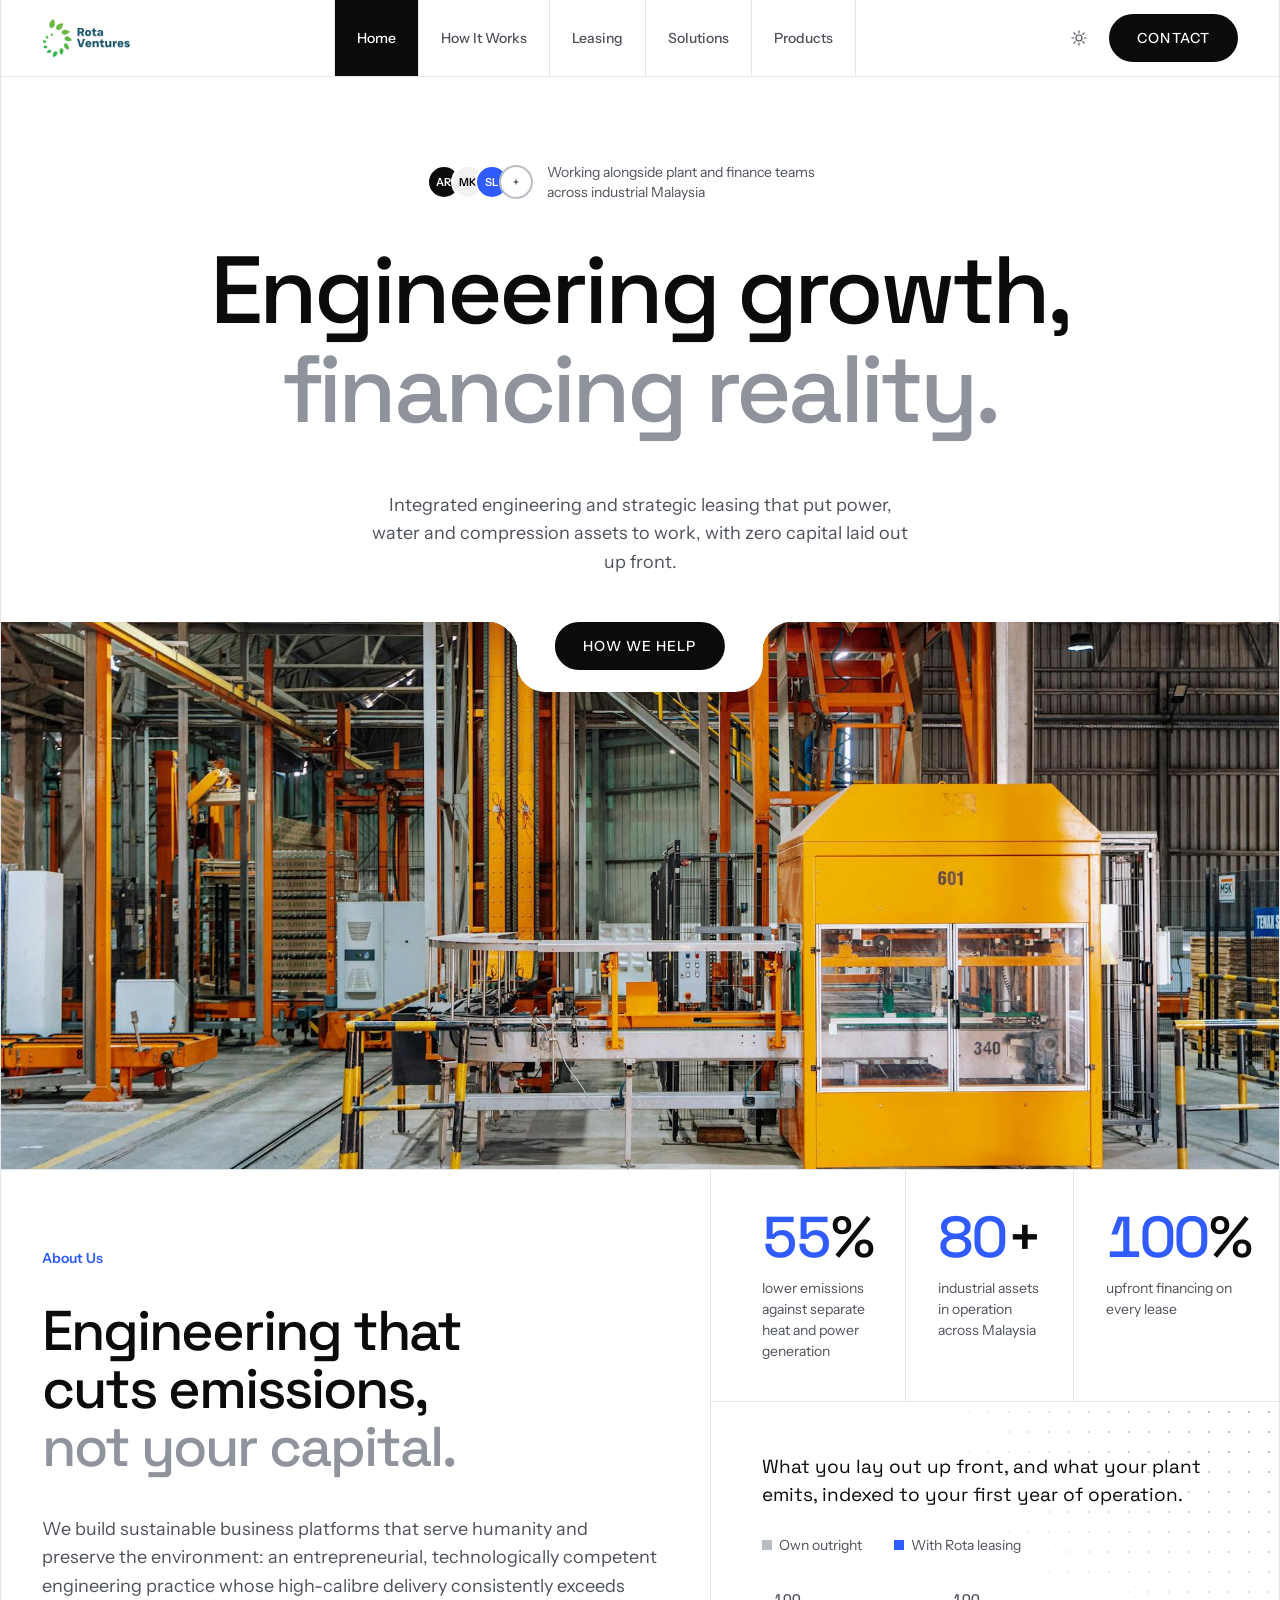
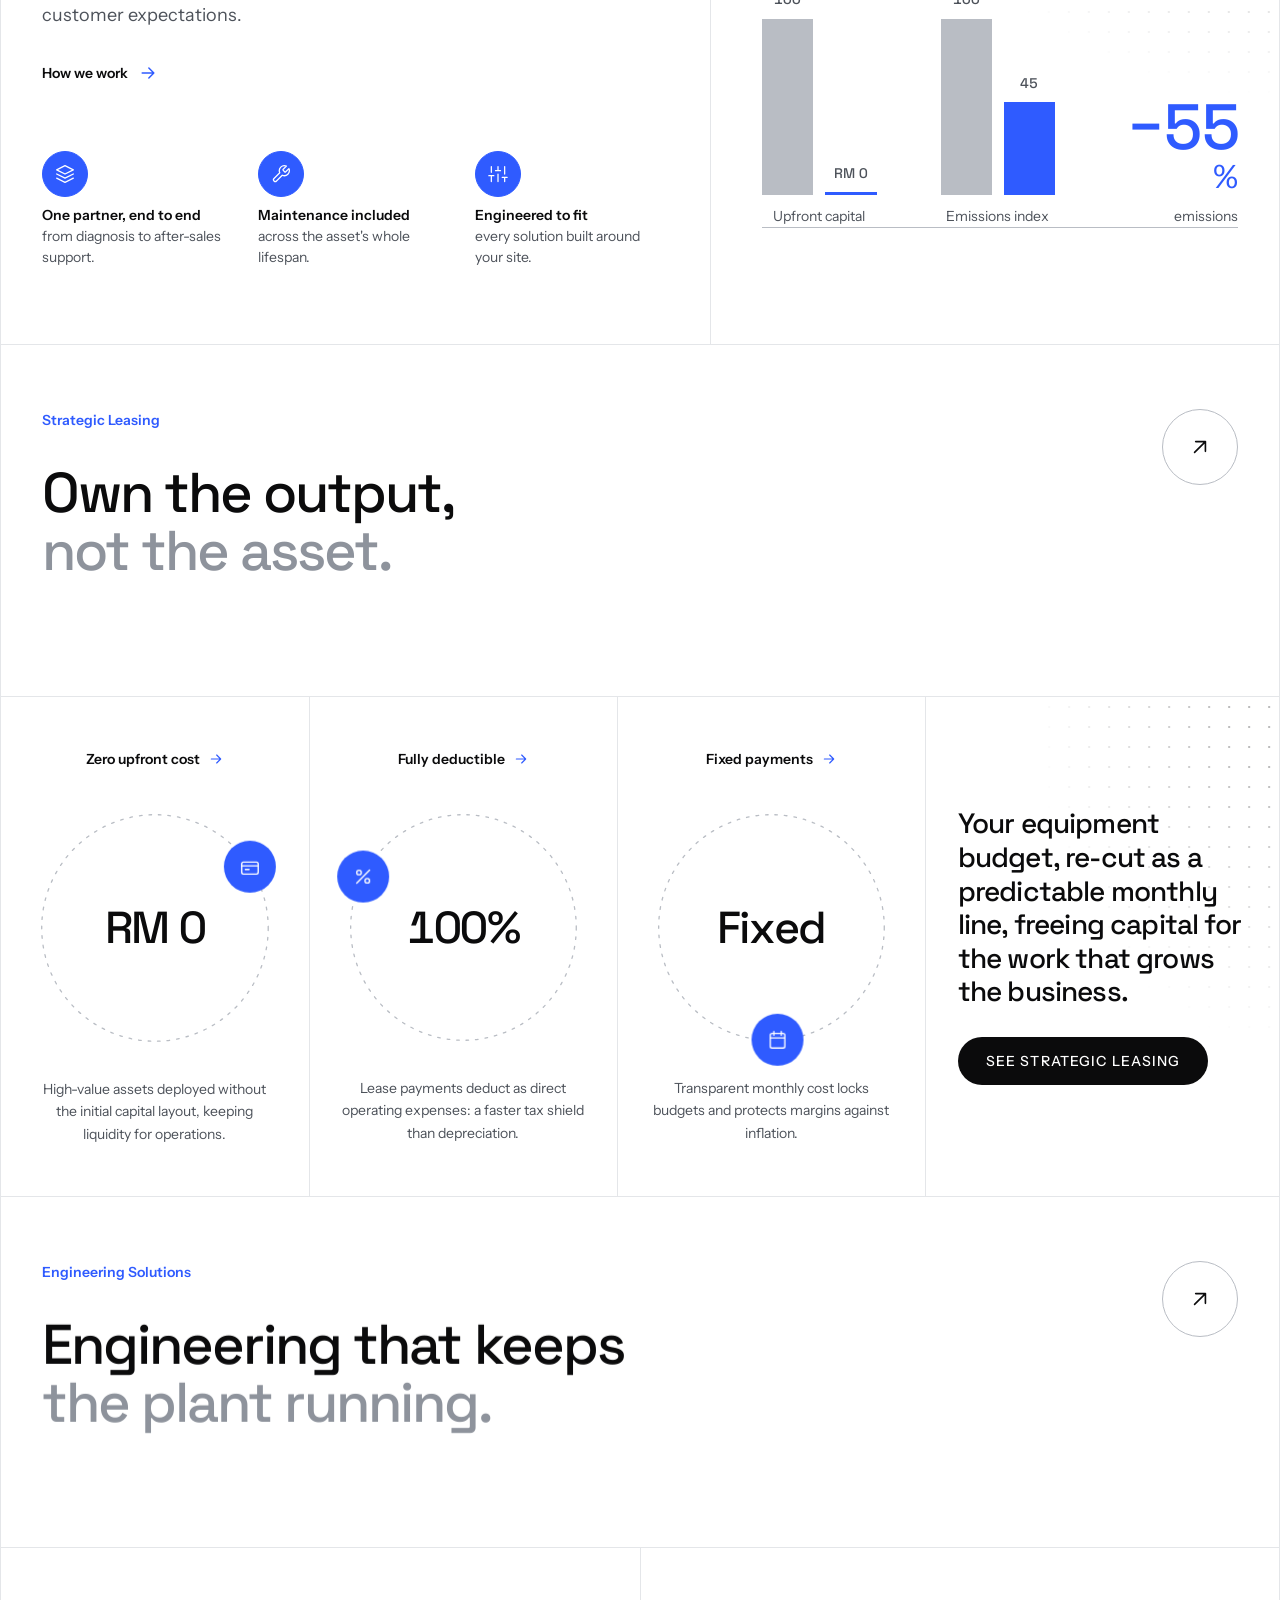
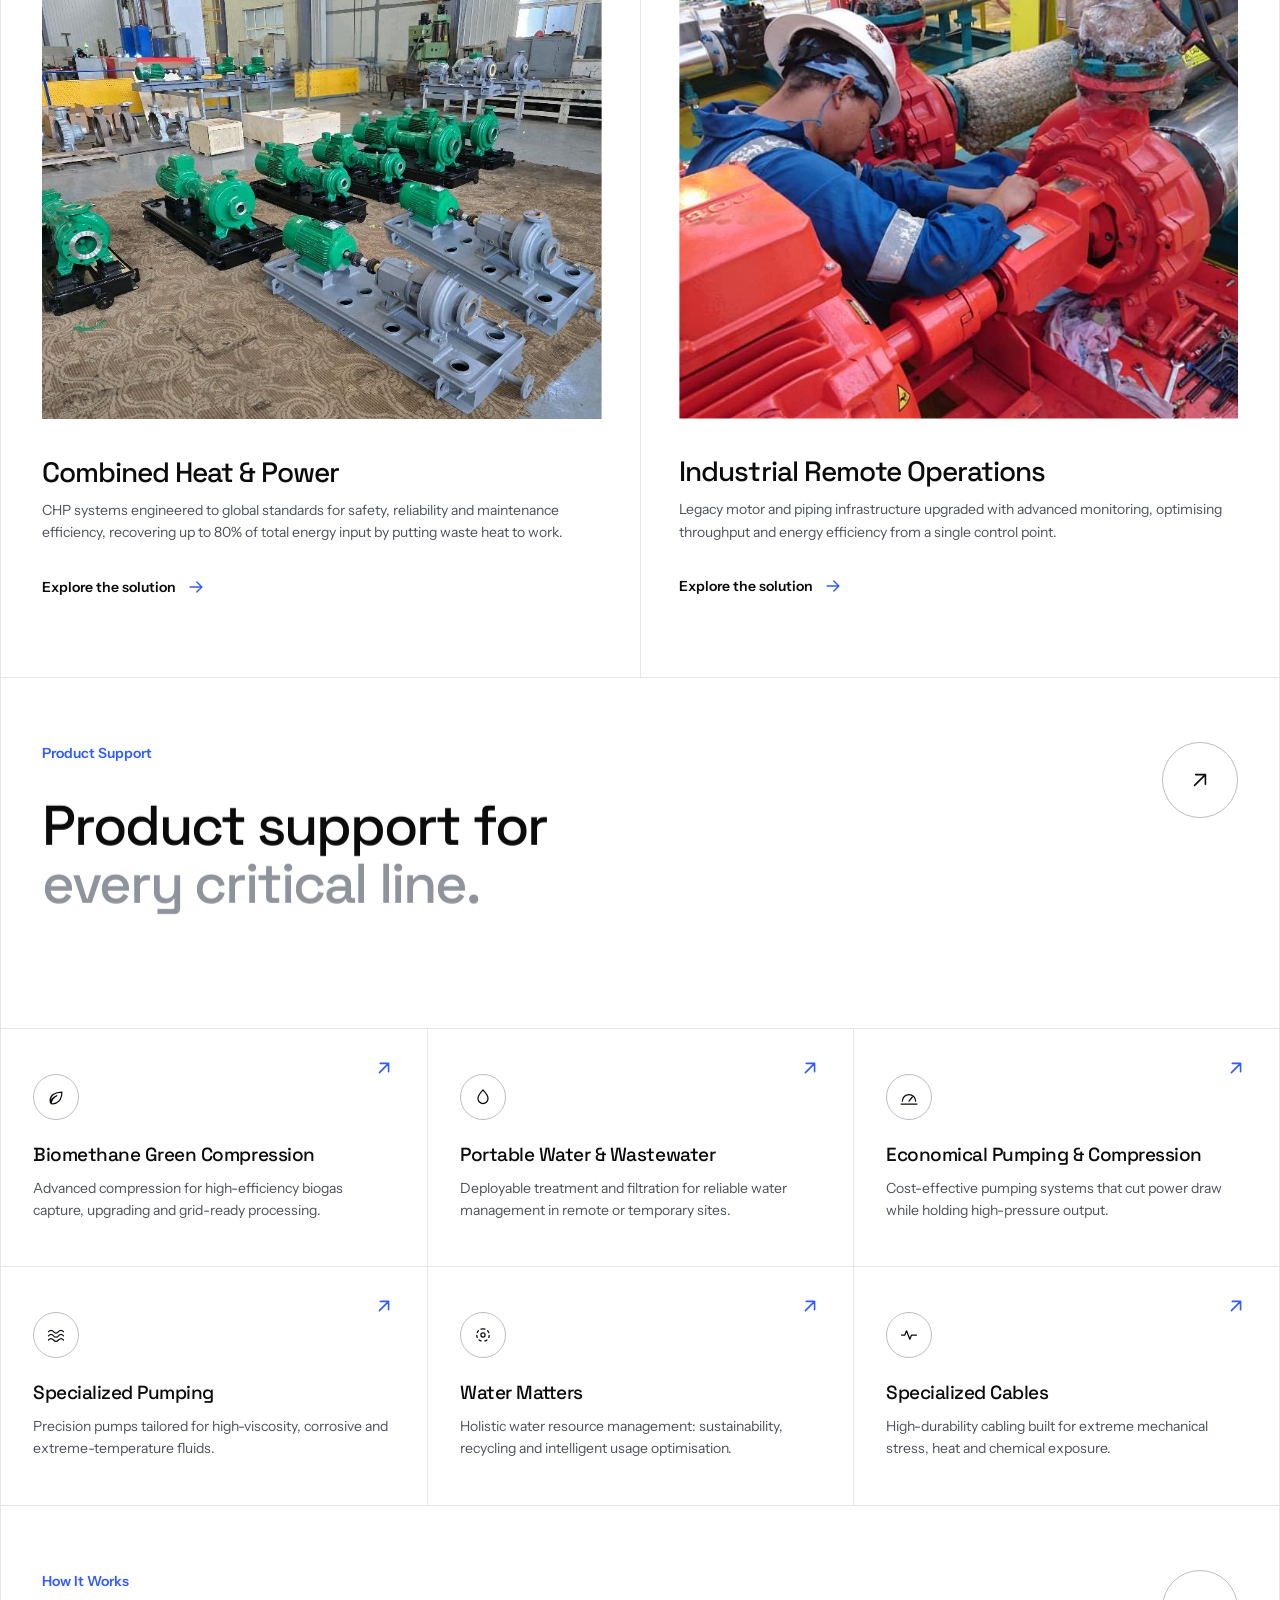
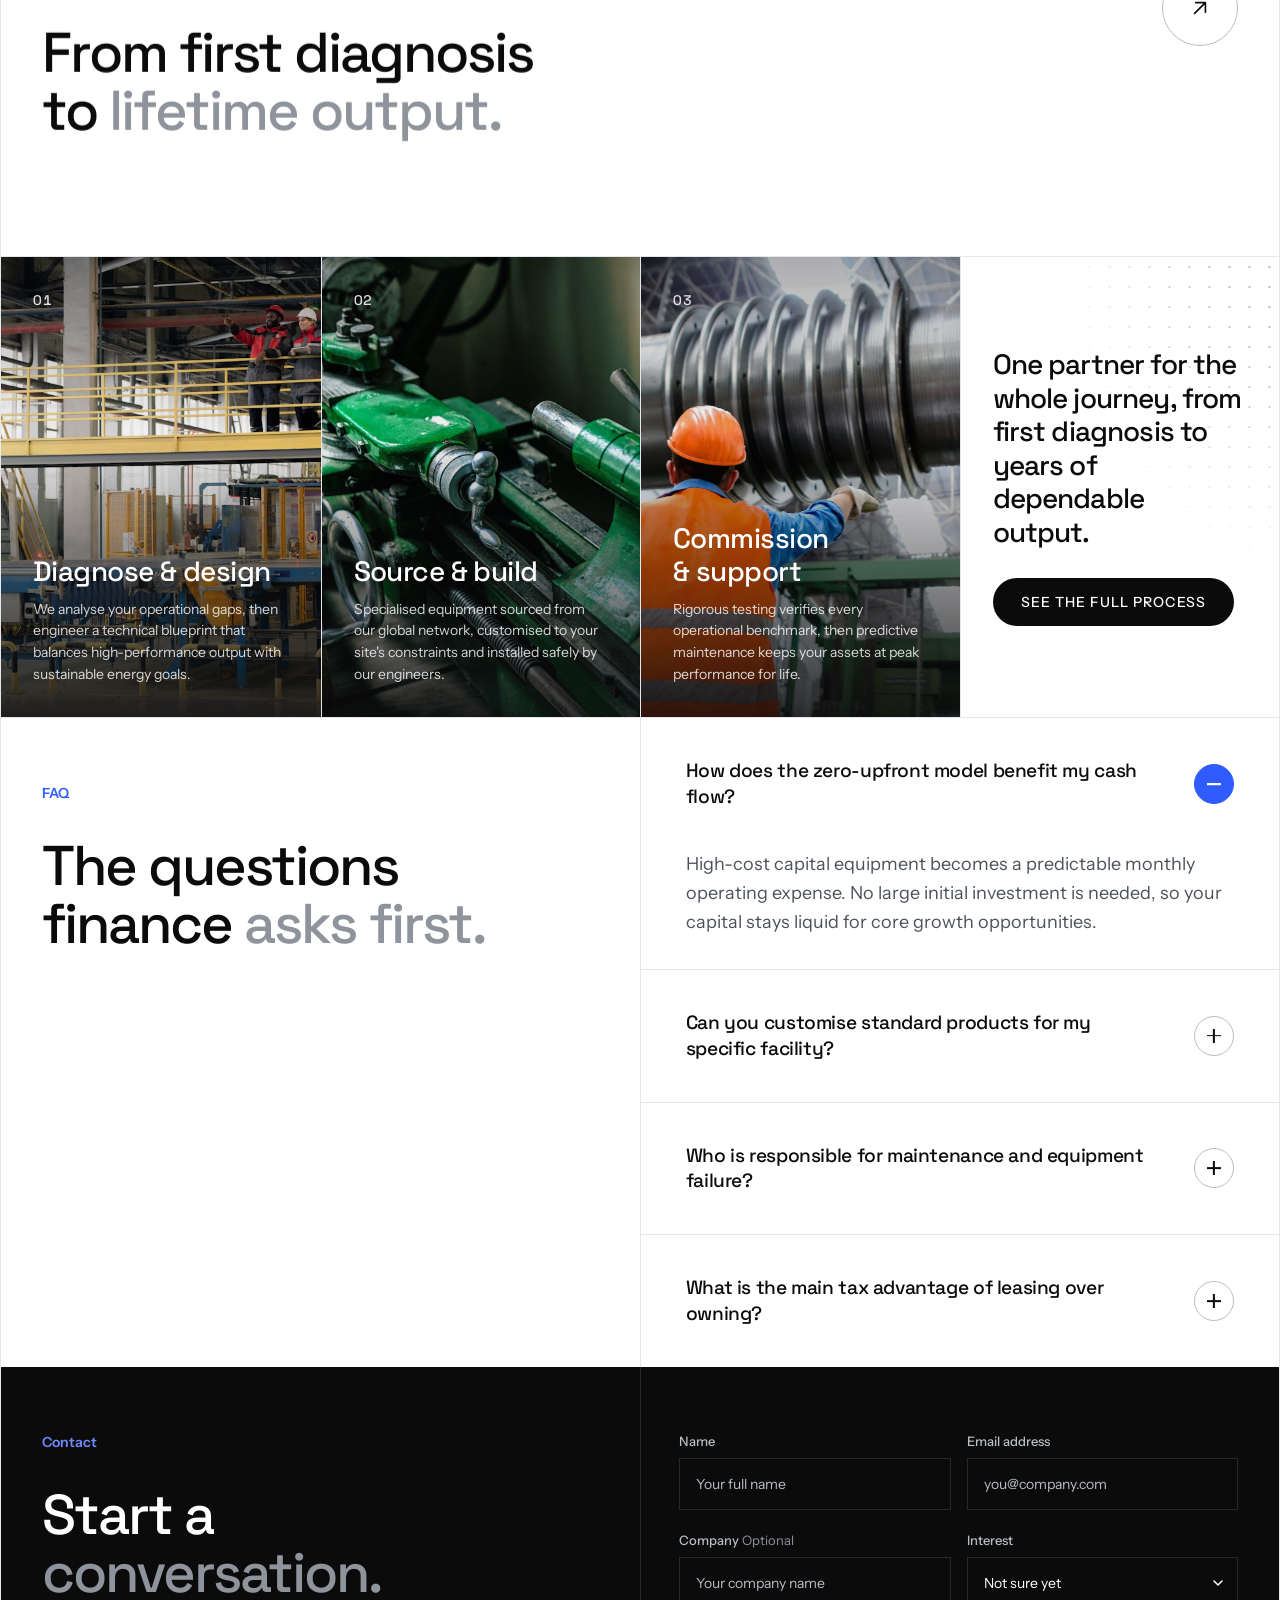
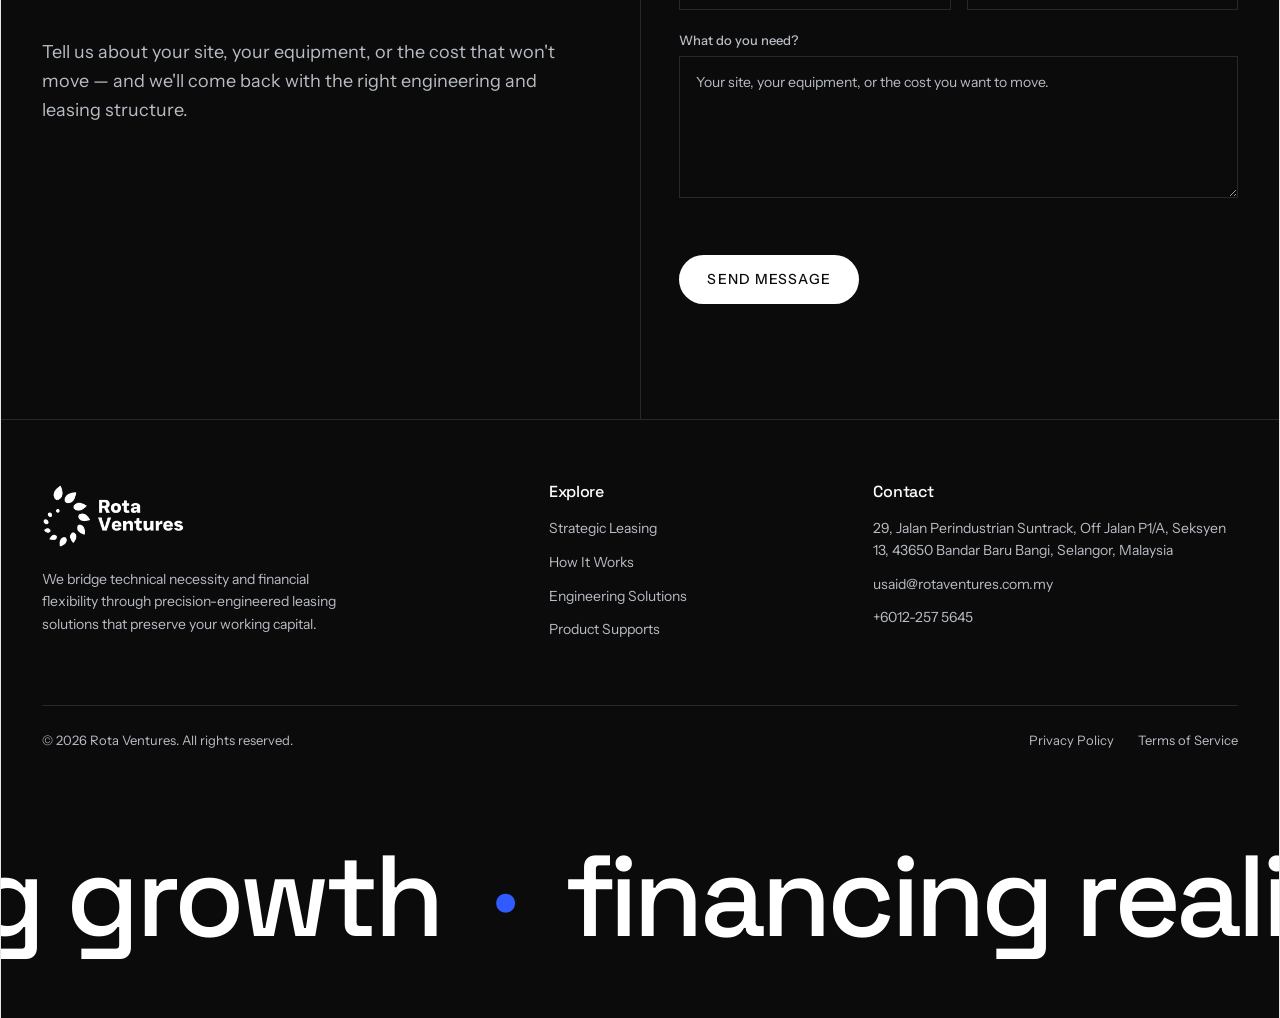
==== index.html @ 59db55a2 "Build Rota Ventures site: home redesign, contact section, product pages - Home page on the hairline-" ====
<!DOCTYPE html>
<html lang="en" data-theme="light">
<head>
  <meta charset="UTF-8">
  <meta name="viewport" content="width=device-width, initial-scale=1.0">
  <title>Rota Ventures — Engineering Growth, Financing Reality</title>
  <meta name="description" content="Scaling sustainable infrastructure through integrated engineering and zero-upfront capital solutions.">
  <meta name="color-scheme" content="light dark">
  <link rel="icon" type="image/png" href="assets/img/logo.png">
  <script>
    (function () {
      var d = document.documentElement;
      d.classList.add("js");
      try {
        var t = localStorage.getItem("rv-theme");
        if (!t) t = window.matchMedia("(prefers-color-scheme: dark)").matches ? "dark" : "light";
        d.setAttribute("data-theme", t);
      } catch (e) {}
    })();
  </script>
  <link rel="preconnect" href="https://fonts.googleapis.com">
  <link rel="preconnect" href="https://fonts.gstatic.com" crossorigin>
  <link href="https://fonts.googleapis.com/css2?family=Space+Grotesk:wght@500&family=Instrument+Sans:wght@400;500;600&display=swap" rel="stylesheet">
  <link rel="stylesheet" href="css/home.css">
</head>
<body>
  <a class="skip-link" href="#main">Skip to content</a>

  <header class="nav" id="top">
    <div class="nav-glass">
      <nav class="shell nav-inner" aria-label="Primary">
        <button class="burger" type="button" aria-expanded="false" aria-controls="mobile-menu" aria-label="Open menu">
          <span></span><span></span>
        </button>
        <a class="wordmark" href="index.html" aria-label="Rota Ventures home">
          <img src="assets/img/logo.png" alt="Rota Ventures" width="160" height="40">
        </a>
        <div class="nav-menu">
          <a class="chip is-current" href="index.html" aria-current="page">Home</a>
          <a class="chip" href="how-it-works.html">How It Works</a>
          <a class="chip" href="strategic-leasing.html">Leasing</a>
          <a class="chip" href="#solutions">Solutions</a>
          <a class="chip" href="#products">Products</a>
        </div>
        <div class="nav-actions">
          <button class="theme-toggle" type="button" aria-label="Switch colour theme">
            <svg class="icon-sun" viewBox="0 0 24 24" fill="none" stroke="currentColor" stroke-width="1.5" stroke-linecap="round" aria-hidden="true"><circle cx="12" cy="12" r="4"/><path d="M12 2.5v2.6M12 18.9v2.6M2.5 12h2.6M18.9 12h2.6M5.2 5.2l1.9 1.9M16.9 16.9l1.9 1.9M18.8 5.2l-1.9 1.9M7.1 16.9l-1.9 1.9"/></svg>
            <svg class="icon-moon" viewBox="0 0 24 24" fill="none" stroke="currentColor" stroke-width="1.5" stroke-linecap="round" stroke-linejoin="round" aria-hidden="true"><path d="M20 13.5A8 8 0 0 1 10.5 4 8 8 0 1 0 20 13.5Z"/></svg>
          </button>
          <a class="pair" href="#contact"><span class="pair-pill"><span class="pill-bloom" aria-hidden="true"><i></i><i></i><i></i></span><span class="pair-label">Contact</span><span class="pair-label" aria-hidden="true">Contact</span></span></a>
        </div>
      </nav>
    </div>
  </header>

  <div class="mobile-menu" id="mobile-menu" hidden>
    <nav class="mobile-menu-inner shell" aria-label="All pages">
      <a href="index.html" aria-current="page">Home</a>
      <a href="how-it-works.html">How It Works</a>
      <a href="strategic-leasing.html">Strategic Leasing</a>
      <a href="combined-head-power.html">Combined Heat &amp; Power</a>
      <a href="industrial-remote-operations.html">Industrial Remote Operations</a>
      <a href="biomethane-compression.html">Biomethane Green Compression</a>
      <a href="portable-water.html">Portable Water &amp; Wastewater</a>
      <a href="economical-pumping.html">Economical Pumping &amp; Compression</a>
      <a href="specialized-pumping.html">Specialized Pumping</a>
      <a href="water-matters.html">Water Matters</a>
      <a href="specialized-cables.html">Specialized Cables</a>
      <a href="#contact">Contact</a>
    </nav>
  </div>

  <div class="frame">
  <main id="main">

    <section class="hero">
      <div class="shell">
        <div class="hero-social">
          <div class="avatars" aria-hidden="true">
            <span>AR</span><span>MK</span><span>SL</span><span class="avatars-more">+</span>
          </div>
          <p>Working alongside plant and finance teams across industrial Malaysia</p>
        </div>
        <h1 class="display" data-words>Engineering growth, <em class="tone">financing reality.</em></h1>
        <div class="hero-foot">
          <p class="hero-sub">Integrated engineering and strategic leasing that put power, water and compression assets to work, with zero capital laid out up front.</p>
        </div>
      </div>
    </section>

    <section class="shot" aria-label="Our work in the field">
      <div class="shell">
        <div class="shot-cta">
          <a class="pair" href="how-it-works.html"><span class="pair-pill"><span class="pill-bloom" aria-hidden="true"><i></i><i></i><i></i></span><span class="pair-label">How we help</span><span class="pair-label" aria-hidden="true">How we help</span></span></a>
        </div>
        <figure class="wipe shot-card">
          <img class="wipe-img" src="assets/img/hero-2.png" alt="Automated handling machinery in an industrial plant delivered by Rota Ventures" width="1909" height="1272" fetchpriority="high">
        </figure>
      </div>
    </section>

    <section class="about" aria-label="About Rota Ventures">
      <div class="about-copy">
        <p class="eyebrow">About Us</p>
        <h2 class="display-sm" data-words>Engineering that cuts emissions, <em class="tone">not your capital.</em></h2>
        <p>We build sustainable business platforms that serve humanity and preserve the environment: an entrepreneurial, technologically competent engineering practice whose high-calibre delivery consistently exceeds customer expectations.</p>
        <a class="arrow-link" href="how-it-works.html">How we work
          <svg viewBox="0 0 24 24" fill="none" stroke="currentColor" stroke-width="1.75" stroke-linecap="round" stroke-linejoin="round" aria-hidden="true"><path d="M5 12h14M13 6l6 6-6 6"/></svg>
        </a>
        <div class="about-proof">
          <div class="proof-item">
            <span class="icon-badge about-badge" aria-hidden="true"><svg viewBox="0 0 24 24" fill="none" stroke="currentColor" stroke-width="1.5" stroke-linecap="round" stroke-linejoin="round"><path d="M12 2 2 7l10 5 10-5-10-5Z"/><path d="M2 12l10 5 10-5"/><path d="M2 17l10 5 10-5"/></svg></span>
            <p><strong>One partner, end to end</strong><br>from diagnosis to after-sales support.</p>
          </div>
          <div class="proof-item">
            <span class="icon-badge about-badge" aria-hidden="true"><svg viewBox="0 0 24 24" fill="none" stroke="currentColor" stroke-width="1.5" stroke-linecap="round" stroke-linejoin="round"><path d="M14.7 6.3a1 1 0 0 0 0 1.4l1.6 1.6a1 1 0 0 0 1.4 0l3.77-3.77a6 6 0 0 1-7.94 7.94l-6.91 6.91a2.12 2.12 0 0 1-3-3l6.91-6.91a6 6 0 0 1 7.94-7.94l-3.76 3.76z"/></svg></span>
            <p><strong>Maintenance included</strong><br>across the asset's whole lifespan.</p>
          </div>
          <div class="proof-item">
            <span class="icon-badge about-badge" aria-hidden="true"><svg viewBox="0 0 24 24" fill="none" stroke="currentColor" stroke-width="1.5" stroke-linecap="round" stroke-linejoin="round"><path d="M4 21v-7M4 10V3M12 21v-9M12 8V3M20 21v-5M20 12V3M1 14h6M9 8h6M17 16h6"/></svg></span>
            <p><strong>Engineered to fit</strong><br>every solution built around your site.</p>
          </div>
        </div>
      </div>
      <div class="about-data">
        <div class="stat-grid" role="list" aria-label="Key numbers">
          <div class="stat-cell" role="listitem">
            <p class="stat-figure"><span class="stat-num" data-count="55">55</span><span class="stat-unit">%</span></p>
            <p class="stat-caption">lower emissions against separate heat and power generation</p>
          </div>
          <div class="stat-cell" role="listitem">
            <p class="stat-figure"><span class="stat-num" data-count="80">80</span><span class="stat-unit">+</span></p>
            <p class="stat-caption">industrial assets in operation across Malaysia</p>
          </div>
          <div class="stat-cell" role="listitem">
            <p class="stat-figure"><span class="stat-num" data-count="100">100</span><span class="stat-unit">%</span></p>
            <p class="stat-caption">upfront financing on every lease</p>
          </div>
        </div>
        <div class="chart" role="img" aria-label="Indexed year-one comparison. Upfront capital: 100 for outright purchase versus RM 0 with Rota leasing. Emissions index: 100 versus 45, a 55 percent reduction.">
          <div class="dot-pattern" aria-hidden="true"></div>
          <p class="chart-desc">What you lay out up front, and what your plant emits, indexed to your first year of operation.</p>
          <div class="chart-legend">
            <span class="chart-key"><i class="swatch swatch--grey" aria-hidden="true"></i>Own outright</span>
            <span class="chart-key"><i class="swatch swatch--blue" aria-hidden="true"></i>With Rota leasing</span>
          </div>
          <div class="chart-bars">
            <div class="chart-group">
              <div class="chart-pair">
                <div class="chart-slot"><span class="chart-val">100</span><div class="chart-bar chart-bar--before"></div></div>
                <div class="chart-slot"><span class="chart-val">RM 0</span><div class="chart-bar chart-bar--lease"></div></div>
              </div>
              <span class="chart-key">Upfront capital</span>
            </div>
            <div class="chart-group">
              <div class="chart-pair">
                <div class="chart-slot"><span class="chart-val">100</span><div class="chart-bar chart-bar--before"></div></div>
                <div class="chart-slot"><span class="chart-val">45</span><div class="chart-bar chart-bar--after"></div></div>
              </div>
              <span class="chart-key">Emissions index</span>
            </div>
            <div class="chart-summary"><span>−55</span><span class="chart-summary-unit">%</span><span class="chart-key">emissions</span></div>
          </div>
        </div>
      </div>
    </section>

    <section class="band" id="leasing" aria-labelledby="leasing-title">
      <div class="band-inner">
        <div class="band-head">
          <p class="eyebrow">Strategic Leasing</p>
          <h2 class="display-sm" id="leasing-title" data-words>Own the output, <em class="tone">not the asset.</em></h2>
        </div>
        <a class="circle-btn" href="strategic-leasing.html" aria-label="Read more about strategic leasing">
          <svg viewBox="0 0 24 24" fill="none" stroke="currentColor" stroke-width="1.5" stroke-linecap="round" stroke-linejoin="round" aria-hidden="true"><path d="M7 17 17 7M8 7h9v9"/></svg>
        </a>
      </div>
    </section>

    <section class="rings" aria-label="Strategic leasing benefits">
      <div class="ring-cell">
        <p class="ring-label">Zero upfront cost
          <svg viewBox="0 0 24 24" fill="none" stroke="currentColor" stroke-width="1.75" stroke-linecap="round" stroke-linejoin="round" aria-hidden="true"><path d="M5 12h14M13 6l6 6-6 6"/></svg>
        </p>
        <div class="ring">
          <svg class="ring-svg" viewBox="0 0 280 280" aria-hidden="true"><circle cx="140" cy="140" r="130"/></svg>
          <span class="ring-value">RM&nbsp;0</span>
          <span class="ring-badge" aria-hidden="true"><svg viewBox="0 0 24 24" fill="none" stroke="currentColor" stroke-width="1.5" stroke-linecap="round" stroke-linejoin="round"><rect x="3" y="7" width="18" height="13" rx="2"/><path d="M3 11h18M7 15h4"/></svg></span>
        </div>
        <p class="ring-copy">High-value assets deployed without the initial capital layout, keeping liquidity for operations.</p>
      </div>
      <div class="ring-cell">
        <p class="ring-label">Fully deductible
          <svg viewBox="0 0 24 24" fill="none" stroke="currentColor" stroke-width="1.75" stroke-linecap="round" stroke-linejoin="round" aria-hidden="true"><path d="M5 12h14M13 6l6 6-6 6"/></svg>
        </p>
        <div class="ring">
          <svg class="ring-svg" viewBox="0 0 280 280" aria-hidden="true"><circle cx="140" cy="140" r="130"/></svg>
          <span class="ring-value">100%</span>
          <span class="ring-badge" aria-hidden="true"><svg viewBox="0 0 24 24" fill="none" stroke="currentColor" stroke-width="1.5" stroke-linecap="round" stroke-linejoin="round"><path d="M19 5 5 19"/><circle cx="7.5" cy="7.5" r="2.5"/><circle cx="16.5" cy="16.5" r="2.5"/></svg></span>
        </div>
        <p class="ring-copy">Lease payments deduct as direct operating expenses: a faster tax shield than depreciation.</p>
      </div>
      <div class="ring-cell">
        <p class="ring-label">Fixed payments
          <svg viewBox="0 0 24 24" fill="none" stroke="currentColor" stroke-width="1.75" stroke-linecap="round" stroke-linejoin="round" aria-hidden="true"><path d="M5 12h14M13 6l6 6-6 6"/></svg>
        </p>
        <div class="ring">
          <svg class="ring-svg" viewBox="0 0 280 280" aria-hidden="true"><circle cx="140" cy="140" r="130"/></svg>
          <span class="ring-value">Fixed</span>
          <span class="ring-badge" aria-hidden="true"><svg viewBox="0 0 24 24" fill="none" stroke="currentColor" stroke-width="1.5" stroke-linecap="round" stroke-linejoin="round"><rect x="4" y="5" width="16" height="16" rx="2"/><path d="M8 3v4M16 3v4M4 10h16"/></svg></span>
        </div>
        <p class="ring-copy">Transparent monthly cost locks budgets and protects margins against inflation.</p>
      </div>
      <div class="ring-cell ring-cell--cta">
        <div class="dot-pattern" aria-hidden="true"></div>
        <p class="ring-cta-copy">Your equipment budget, re-cut as a predictable monthly line, freeing capital for the work that grows the business.</p>
        <a class="pair" href="strategic-leasing.html"><span class="pair-pill"><span class="pill-bloom" aria-hidden="true"><i></i><i></i><i></i></span><span class="pair-label">See strategic leasing</span><span class="pair-label" aria-hidden="true">See strategic leasing</span></span></a>
      </div>
    </section>

    <section class="band" id="solutions" aria-labelledby="solutions-title">
      <div class="band-inner">
        <div class="band-head">
          <p class="eyebrow">Engineering Solutions</p>
          <h2 class="display-sm" id="solutions-title" data-words>Engineering that keeps <em class="tone">the plant running.</em></h2>
        </div>
        <a class="circle-btn" href="combined-head-power.html" aria-label="Explore our engineering solutions">
          <svg viewBox="0 0 24 24" fill="none" stroke="currentColor" stroke-width="1.5" stroke-linecap="round" stroke-linejoin="round" aria-hidden="true"><path d="M7 17 17 7M8 7h9v9"/></svg>
        </a>
      </div>
    </section>

    <section class="eng-row" aria-label="Engineering solutions">
      <article class="eng-cell">
        <figure class="wipe eng-media">
          <img class="wipe-img" src="assets/img/engineering-1.png" alt="Pump sets prepared on skids in the Rota Ventures workshop" loading="lazy" width="884" height="554">
        </figure>
        <h3>Combined Heat &amp; Power</h3>
        <p>CHP systems engineered to global standards for safety, reliability and maintenance efficiency, recovering up to 80% of total energy input by putting waste heat to work.</p>
        <a class="arrow-link" href="combined-head-power.html">Explore the solution
          <svg viewBox="0 0 24 24" fill="none" stroke="currentColor" stroke-width="1.75" stroke-linecap="round" stroke-linejoin="round" aria-hidden="true"><path d="M5 12h14M13 6l6 6-6 6"/></svg>
        </a>
      </article>
      <article class="eng-cell">
        <figure class="wipe eng-media">
          <img class="wipe-img" src="assets/img/engineering-2.png" alt="Rota Ventures engineer servicing a pumping installation on site" loading="lazy" width="960" height="595">
        </figure>
        <h3>Industrial Remote Operations</h3>
        <p>Legacy motor and piping infrastructure upgraded with advanced monitoring, optimising throughput and energy efficiency from a single control point.</p>
        <a class="arrow-link" href="industrial-remote-operations.html">Explore the solution
          <svg viewBox="0 0 24 24" fill="none" stroke="currentColor" stroke-width="1.75" stroke-linecap="round" stroke-linejoin="round" aria-hidden="true"><path d="M5 12h14M13 6l6 6-6 6"/></svg>
        </a>
      </article>
    </section>

    <section class="band" id="products" aria-labelledby="products-title">
      <div class="band-inner">
        <div class="band-head">
          <p class="eyebrow">Product Support</p>
          <h2 class="display-sm" id="products-title" data-words>Product support for <em class="tone">every critical line.</em></h2>
        </div>
        <a class="circle-btn" href="biomethane-compression.html" aria-label="Browse all product support lines">
          <svg viewBox="0 0 24 24" fill="none" stroke="currentColor" stroke-width="1.5" stroke-linecap="round" stroke-linejoin="round" aria-hidden="true"><path d="M7 17 17 7M8 7h9v9"/></svg>
        </a>
      </div>
    </section>

    <section class="product-grid" aria-label="Product support lines">
      <article class="product-cell">
        <span class="icon-badge" aria-hidden="true"><svg viewBox="0 0 24 24" fill="none" stroke="currentColor" stroke-width="1.5" stroke-linecap="round" stroke-linejoin="round"><path d="M6 20c8 1 13-4.5 13-14-9 0-14 4.5-14 10 0 1.6.4 2.8.4 2.8S6.5 13 13 10.5C8.5 12.5 6.5 17.5 6 20Z"/></svg></span>
        <span class="cell-arrow" aria-hidden="true"><svg viewBox="0 0 24 24" fill="none" stroke="currentColor" stroke-width="1.75" stroke-linecap="round" stroke-linejoin="round"><path d="M7 17 17 7M8 7h9v9"/></svg></span>
        <h3><a href="biomethane-compression.html">Biomethane Green Compression</a></h3>
        <p>Advanced compression for high-efficiency biogas capture, upgrading and grid-ready processing.</p>
      </article>
      <article class="product-cell">
        <span class="icon-badge" aria-hidden="true"><svg viewBox="0 0 24 24" fill="none" stroke="currentColor" stroke-width="1.5" stroke-linecap="round" stroke-linejoin="round"><path d="M12 3.5s6 6.4 6 10.3a6 6 0 0 1-12 0C6 9.9 12 3.5 12 3.5Z"/></svg></span>
        <span class="cell-arrow" aria-hidden="true"><svg viewBox="0 0 24 24" fill="none" stroke="currentColor" stroke-width="1.75" stroke-linecap="round" stroke-linejoin="round"><path d="M7 17 17 7M8 7h9v9"/></svg></span>
        <h3><a href="portable-water.html">Portable Water &amp; Wastewater</a></h3>
        <p>Deployable treatment and filtration for reliable water management in remote or temporary sites.</p>
      </article>
      <article class="product-cell">
        <span class="icon-badge" aria-hidden="true"><svg viewBox="0 0 24 24" fill="none" stroke="currentColor" stroke-width="1.5" stroke-linecap="round" stroke-linejoin="round"><path d="M4 17a8 8 0 1 1 16 0"/><path d="M12 17l4-5"/><path d="M2.5 20.5h19"/></svg></span>
        <span class="cell-arrow" aria-hidden="true"><svg viewBox="0 0 24 24" fill="none" stroke="currentColor" stroke-width="1.75" stroke-linecap="round" stroke-linejoin="round"><path d="M7 17 17 7M8 7h9v9"/></svg></span>
        <h3><a href="economical-pumping.html">Economical Pumping &amp; Compression</a></h3>
        <p>Cost-effective pumping systems that cut power draw while holding high-pressure output.</p>
      </article>
      <article class="product-cell">
        <span class="icon-badge" aria-hidden="true"><svg viewBox="0 0 24 24" fill="none" stroke="currentColor" stroke-width="1.5" stroke-linecap="round" stroke-linejoin="round"><path d="M3 8c2-2.2 4-2.2 6 0s4 2.2 6 0 4-2.2 6 0"/><path d="M3 13c2-2.2 4-2.2 6 0s4 2.2 6 0 4-2.2 6 0"/><path d="M3 18c2-2.2 4-2.2 6 0s4 2.2 6 0 4-2.2 6 0"/></svg></span>
        <span class="cell-arrow" aria-hidden="true"><svg viewBox="0 0 24 24" fill="none" stroke="currentColor" stroke-width="1.75" stroke-linecap="round" stroke-linejoin="round"><path d="M7 17 17 7M8 7h9v9"/></svg></span>
        <h3><a href="specialized-pumping.html">Specialized Pumping</a></h3>
        <p>Precision pumps tailored for high-viscosity, corrosive and extreme-temperature fluids.</p>
      </article>
      <article class="product-cell">
        <span class="icon-badge" aria-hidden="true"><svg viewBox="0 0 24 24" fill="none" stroke="currentColor" stroke-width="1.5" stroke-linecap="round" stroke-linejoin="round"><circle cx="12" cy="12" r="2.5"/><path d="M12 4.5a7.5 7.5 0 0 1 0 15M12 4.5a7.5 7.5 0 0 0 0 15" stroke-dasharray="2.5 3.5"/></svg></span>
        <span class="cell-arrow" aria-hidden="true"><svg viewBox="0 0 24 24" fill="none" stroke="currentColor" stroke-width="1.75" stroke-linecap="round" stroke-linejoin="round"><path d="M7 17 17 7M8 7h9v9"/></svg></span>
        <h3><a href="water-matters.html">Water Matters</a></h3>
        <p>Holistic water resource management: sustainability, recycling and intelligent usage optimisation.</p>
      </article>
      <article class="product-cell">
        <span class="icon-badge" aria-hidden="true"><svg viewBox="0 0 24 24" fill="none" stroke="currentColor" stroke-width="1.5" stroke-linecap="round" stroke-linejoin="round"><path d="M3 12h4l2-5 4 10 2-5h6"/></svg></span>
        <span class="cell-arrow" aria-hidden="true"><svg viewBox="0 0 24 24" fill="none" stroke="currentColor" stroke-width="1.75" stroke-linecap="round" stroke-linejoin="round"><path d="M7 17 17 7M8 7h9v9"/></svg></span>
        <h3><a href="specialized-cables.html">Specialized Cables</a></h3>
        <p>High-durability cabling built for extreme mechanical stress, heat and chemical exposure.</p>
      </article>
    </section>

    <section class="band" id="process" aria-labelledby="process-title">
      <div class="band-inner">
        <div class="band-head">
          <p class="eyebrow">How It Works</p>
          <h2 class="display-sm" id="process-title" data-words>From first diagnosis to <em class="tone">lifetime output.</em></h2>
        </div>
        <a class="circle-btn" href="how-it-works.html" aria-label="See the full process">
          <svg viewBox="0 0 24 24" fill="none" stroke="currentColor" stroke-width="1.5" stroke-linecap="round" stroke-linejoin="round" aria-hidden="true"><path d="M7 17 17 7M8 7h9v9"/></svg>
        </a>
      </div>
    </section>

    <section class="process" aria-label="Our process">
      <div class="process-grid">
        <article class="process-card">
          <img class="process-bg" src="assets/img/leasing-1.png" alt="" aria-hidden="true" loading="lazy" width="1068" height="712">
          <span class="process-num" aria-hidden="true">01</span>
          <div class="process-card-body">
            <h3>Diagnose &amp; design</h3>
            <p>We analyse your operational gaps, then engineer a technical blueprint that balances high-performance output with sustainable energy goals.</p>
          </div>
        </article>
        <article class="process-card">
          <img class="process-bg" src="assets/img/leasing-2.png" alt="" aria-hidden="true" loading="lazy" width="867" height="1300">
          <span class="process-num" aria-hidden="true">02</span>
          <div class="process-card-body">
            <h3>Source &amp; build</h3>
            <p>Specialised equipment sourced from our global network, customised to your site's constraints and installed safely by our engineers.</p>
          </div>
        </article>
        <article class="process-card">
          <img class="process-bg" src="assets/img/leasing-4.png" alt="" aria-hidden="true" loading="lazy" width="1880" height="1253">
          <span class="process-num" aria-hidden="true">03</span>
          <div class="process-card-body">
            <h3>Commission &amp; support</h3>
            <p>Rigorous testing verifies every operational benchmark, then predictive maintenance keeps your assets at peak performance for life.</p>
          </div>
        </article>
        <article class="process-card process-card--cta">
          <div class="dot-pattern" aria-hidden="true"></div>
          <div class="process-card-body">
            <p class="process-cta-copy">One partner for the whole journey, from first diagnosis to years of dependable output.</p>
            <a class="pair" href="how-it-works.html"><span class="pair-pill"><span class="pill-bloom" aria-hidden="true"><i></i><i></i><i></i></span><span class="pair-label">See the full process</span><span class="pair-label" aria-hidden="true">See the full process</span></span></a>
          </div>
        </article>
      </div>
    </section>

    <section class="band faq-band" id="faq" aria-labelledby="faq-title">
      <div class="faq-band-inner">
        <div class="faq-band-head">
          <p class="eyebrow">FAQ</p>
          <h2 class="display-sm" id="faq-title" data-words>The questions finance <em class="tone">asks first.</em></h2>
        </div>
        <div class="faq">
          <div class="faq-item open">
            <button class="faq-q" type="button" id="faq-q-1" aria-expanded="true" aria-controls="faq-panel-1">How does the zero-upfront model benefit my cash flow?<span class="faq-icon" aria-hidden="true"></span></button>
            <div class="faq-a" id="faq-panel-1" role="region" aria-labelledby="faq-q-1" aria-hidden="false">
              <div class="faq-a-clip"><p>High-cost capital equipment becomes a predictable monthly operating expense. No large initial investment is needed, so your capital stays liquid for core growth opportunities.</p></div>
            </div>
          </div>
          <div class="faq-item">
            <button class="faq-q" type="button" id="faq-q-2" aria-expanded="false" aria-controls="faq-panel-2">Can you customise standard products for my specific facility?<span class="faq-icon" aria-hidden="true"></span></button>
            <div class="faq-a" id="faq-panel-2" role="region" aria-labelledby="faq-q-2">
              <div class="faq-a-clip"><p>Yes. Every solution is engineered around your site's physical and technical constraints, from pumping systems to green compression, for a precise fit.</p></div>
            </div>
          </div>
          <div class="faq-item">
            <button class="faq-q" type="button" id="faq-q-3" aria-expanded="false" aria-controls="faq-panel-3">Who is responsible for maintenance and equipment failure?<span class="faq-icon" aria-hidden="true"></span></button>
            <div class="faq-a" id="faq-panel-3" role="region" aria-labelledby="faq-q-3">
              <div class="faq-a-clip"><p>We are. Continuous technical oversight and predictive maintenance are part of after sales support, keeping leased assets at peak performance across their lifespan.</p></div>
            </div>
          </div>
          <div class="faq-item">
            <button class="faq-q" type="button" id="faq-q-4" aria-expanded="false" aria-controls="faq-panel-4">What is the main tax advantage of leasing over owning?<span class="faq-icon" aria-hidden="true"></span></button>
            <div class="faq-a" id="faq-panel-4" role="region" aria-labelledby="faq-q-4">
              <div class="faq-a-clip"><p>Lease payments can typically be deducted as direct operating expenses: a more immediate tax shield than the depreciation schedules tied to ownership.</p></div>
            </div>
          </div>
        </div>
      </div>
    </section>
  </main>

  <div class="field">
    <section class="contact-band" id="contact" aria-labelledby="contact-title">
      <div class="contact-band-inner">
        <div class="contact-band-head">
          <p class="eyebrow">Contact</p>
          <h2 class="display-sm" id="contact-title" data-words>Start a <em class="tone">conversation.</em></h2>
          <p class="contact-lede">Tell us about your site, your equipment, or the cost that won't move — and we'll come back with the right engineering and leasing structure.</p>
        </div>
        <form class="contact-form" id="contact-form" novalidate>
          <div class="form-row">
            <label for="ff-name">Name</label>
            <input id="ff-name" type="text" name="name" autocomplete="name" placeholder="Your full name" required>
          </div>
          <div class="form-row">
            <label for="ff-email">Email address</label>
            <input id="ff-email" type="email" name="email" autocomplete="email" placeholder="you@company.com" required>
          </div>
          <div class="form-row">
            <label for="ff-company">Company <span class="form-optional">Optional</span></label>
            <input id="ff-company" type="text" name="company" autocomplete="organization" placeholder="Your company name">
          </div>
          <div class="form-row">
            <label for="ff-interest">Interest</label>
            <select id="ff-interest" name="interest">
              <option value="" selected>Not sure yet</option>
              <option value="Strategic leasing">Strategic leasing</option>
              <option value="An engineering solution">An engineering solution</option>
              <option value="A product support line">A product support line</option>
            </select>
          </div>
          <div class="form-row form-row--full">
            <label for="ff-message">What do you need?</label>
            <textarea id="ff-message" name="message" rows="5" placeholder="Your site, your equipment, or the cost you want to move." required></textarea>
          </div>
          <p class="form-status" role="status" aria-live="polite"></p>
          <button class="pair pair--submit" type="submit"><span class="pair-pill"><span class="pill-bloom" aria-hidden="true"><i></i><i></i><i></i></span><span class="pair-label">Send message</span><span class="pair-label" aria-hidden="true">Send message</span></span></button>
        </form>
      </div>
    </section>

    <footer class="footer">
      <div class="shell">
        <div class="footer-grid">
          <div class="footer-brand">
            <img class="footer-logo" src="assets/img/logo.png" alt="Rota Ventures" width="143" height="64">
            <p>We bridge technical necessity and financial flexibility through precision-engineered leasing solutions that preserve your working capital.</p>
          </div>
          <nav class="footer-col" aria-label="Quick links">
            <h3>Explore</h3>
            <ul>
              <li><a href="strategic-leasing.html">Strategic Leasing</a></li>
              <li><a href="how-it-works.html">How It Works</a></li>
              <li><a href="combined-head-power.html">Engineering Solutions</a></li>
              <li><a href="biomethane-compression.html">Product Supports</a></li>
            </ul>
          </nav>
          <div class="footer-col">
            <h3>Contact</h3>
            <ul>
              <li><address>29, Jalan Perindustrian Suntrack, Off Jalan P1/A, Seksyen 13, 43650 Bandar Baru Bangi, Selangor, Malaysia</address></li>
              <li><a href="mailto:usaid@rotaventures.com.my">usaid@rotaventures.com.my</a></li>
              <li><a href="tel:+60122575645">+6012-257 5645</a></li>
            </ul>
          </div>
        </div>
        <div class="footer-bottom">
          <p>© 2026 Rota Ventures. All rights reserved.</p>
          <div class="footer-legal">
            <a href="#">Privacy Policy</a>
            <a href="#">Terms of Service</a>
          </div>
        </div>
      </div>
    </footer>

    <div class="marquee" aria-hidden="true">
      <div class="marquee-track">
        <span class="marquee-seq">Engineering growth <em>·</em> financing reality <em>·</em> sustainable infrastructure <em>·</em> </span>
      </div>
    </div>
  </div>
  </div>

  <script src="assets/js/vendor/gsap.min.js"></script>
  <script src="assets/js/vendor/ScrollTrigger.min.js"></script>
  <script src="assets/js/vendor/lenis.min.js"></script>
  <script src="assets/js/vendor/motion.min.js"></script>
  <script src="js/home.js"></script>
</body>
</html>
---- css/home.css ----
/* ==========================================================================
   Rota Ventures — Home
   World: EcoVolt adaptation (design-guidelines/design-system.json)
   White paper ground · near-black ink · one royal-blue instrument accent
   Hairline-ruled full-bleed sheet · flat · pill + circle controls
   ========================================================================== */

:root {
  --bg: #ffffff;
  --page: #ffffff;
  --dot-page: rgba(11, 11, 12, 0.08);
  --ink: #0b0b0c;
  --ink-soft: #4d525a;
  --tone: #8e939c;
  --accent: #2f5bff;
  --accent-ink: #2f5bff;
  --line: #e4e6e9;
  --line-strong: #b9bdc4;
  --chip: #f1f2f4;
  --chip-hover: #e7e9ec;
  --pill-ink-bg: #0b0b0c;
  --pill-ink-fg: #ffffff;
  --field-bg: #0b0b0c;
  --field-ink: #ffffff;
  --field-soft: #b9bdc4;
  --field-line: #26282c;
  --field-logo: brightness(0) invert(1);
  --bar-before: #b9bdc4;
  --dot: rgba(11, 11, 12, 0.28);

  --font-head: "Space Grotesk", "Segoe UI", sans-serif;
  --font-body: "Instrument Sans", "Segoe UI", sans-serif;

  --fs-display: clamp(2.75rem, 1rem + 6.2vw, 6rem);
  --fs-display-sm: clamp(2rem, 1rem + 3.4vw, 3.5rem);
  --fs-h3: clamp(1.375rem, 1.1rem + 0.9vw, 1.75rem);
  --fs-body: clamp(1rem, 0.95rem + 0.3vw, 1.125rem);
  --fs-small: 0.875rem;

  --pad: clamp(1.25rem, 3.2vw, 4rem);
  --maxw: 1800px;
  --gap-band-top: clamp(3rem, 5vw, 4.5rem);
  --gap-band-bottom: clamp(5rem, 9vw, 8.5rem);

  --dur: 560ms;
  --ease: cubic-bezier(0.22, 1, 0.36, 1);
}

[data-theme="dark"] {
  --bg: #0b0b0c;
  --page: #060708;
  --dot-page: rgba(255, 255, 255, 0.08);
  --ink: #ffffff;
  --ink-soft: #b4b8bf;
  --tone: #b9bdc4;
  --accent: #2f5bff;
  --accent-ink: #6e8bff;
  --line: #26282c;
  --line-strong: #3a3d42;
  --chip: #17181b;
  --chip-hover: #202226;
  --pill-ink-bg: #b9bdc4;
  --pill-ink-fg: #0b0b0c;
  --field-bg: #f4f5f7;
  --field-ink: #0b0b0c;
  --field-soft: #4d525a;
  --field-line: #dcdfe3;
  --field-logo: brightness(0);
  --dot: rgba(255, 255, 255, 0.28);
  --bar-before: #3a3d42;
  color-scheme: dark;
}

/* ---- reset & document --------------------------------------------------- */

*,
*::before,
*::after { box-sizing: border-box; }

* { margin: 0; }

html {
  color-scheme: light;
  scroll-behavior: smooth;
  overflow-x: clip;
}

html.lenis,
html.lenis body { height: auto; }
.lenis.lenis-smooth { scroll-behavior: auto !important; }

body {
  background: var(--page);
  background-image: radial-gradient(var(--dot-page) 1px, transparent 1px);
  background-size: 12px 12px;
  background-attachment: fixed;
  color: var(--ink);
  font-family: var(--font-body);
  font-size: var(--fs-body);
  line-height: 1.6;
  overflow-x: clip;
  -webkit-font-smoothing: antialiased;
  transition: background-color 280ms ease, color 280ms ease;
}

img { display: block; max-width: 100%; height: auto; }

a { color: inherit; text-decoration: none; }

button {
  font: inherit;
  color: inherit;
  background: none;
  border: 0;
  padding: 0;
  cursor: pointer;
}

::selection {
  background: var(--accent);
  color: #ffffff;
}

:focus-visible {
  outline: 2px solid var(--accent);
  outline-offset: 3px;
  border-radius: 2px;
}

.caret-color,
input,
textarea { caret-color: var(--accent); }

/* browser chrome belongs to the design */

::-webkit-scrollbar { width: 10px; height: 10px; }
::-webkit-scrollbar-track { background: var(--bg); }
::-webkit-scrollbar-thumb {
  background: var(--line-strong);
  border-radius: 999px;
  border: 2px solid var(--bg);
}

.skip-link {
  position: fixed;
  top: 12px;
  left: 12px;
  z-index: 200;
  padding: 10px 18px;
  background: var(--pill-ink-bg);
  color: var(--pill-ink-fg);
  border-radius: 999px;
  font-size: var(--fs-small);
  font-weight: 500;
  transform: translateY(-200%);
  transition: transform 200ms ease;
}
.skip-link:focus-visible { transform: none; }

/* ---- layout primitives --------------------------------------------------- */

.shell {
  max-width: var(--maxw);
  margin-inline: auto;
  padding-inline: var(--pad);
}

/* Runlayer-style content frame: centred 1800px sheet, hairline rails left and
   right so the content bounds stay visible at any viewport width. Section
   rules span the frame, not the viewport. Nav stays full-bleed chrome. */
.frame {
  max-width: var(--maxw);
  margin-inline: auto;
  background: var(--bg);
  border-inline: 1px solid var(--line);
}

/* no margins anywhere: sections separate by rules and blocks only */
section { border-top: 1px solid var(--line); }
.hero { border-top: 0; }

/* ---- type ---------------------------------------------------------------- */

h1, h2, h3 {
  font-family: var(--font-head);
  font-weight: 500;
  letter-spacing: -0.035em;
  line-height: 1.04;
  text-wrap: balance;
}

.display {
  font-size: var(--fs-display);
  letter-spacing: -0.04em;
}

.display-sm {
  font-size: var(--fs-display-sm);
}

.tone {
  font-style: normal;
  color: var(--tone);
}

p { max-width: 68ch; }

/* ---- glass nav ------------------------------------------------------------- */

.nav {
  position: fixed;
  inset: 0 0 auto 0;
  z-index: 100;
  transition: transform 460ms var(--ease);
}
.nav.is-hidden { transform: translateY(-130%); }

.nav-glass {
  max-width: var(--maxw);
  margin-inline: auto;
  background: var(--bg);
  border-inline: 1px solid var(--line);
  border-bottom: 1px solid var(--line);
  transition: background-color 280ms ease;
}

.nav-inner {
  display: flex;
  align-items: center;
  gap: clamp(1rem, 2vw, 2rem);
  height: 76px;
}

.wordmark { display: block; flex-shrink: 0; }
.wordmark img { height: 40px; width: auto; }

.nav-menu {
  flex: 1;
  display: flex;
  justify-content: center;
  align-items: stretch;
  align-self: stretch;
  min-width: 0;
}

.nav-actions {
  display: flex;
  align-items: center;
  gap: 10px;
  flex-shrink: 0;
}

.burger {
  display: none;
  width: 40px;
  height: 40px;
  border-radius: 999px;
  position: relative;
  flex-shrink: 0;
}
.burger span {
  position: absolute;
  left: 11px;
  right: 11px;
  height: 1.75px;
  background: var(--ink);
  transition: transform 320ms var(--ease), top 320ms var(--ease);
}
.burger span:nth-child(1) { top: 16px; }
.burger span:nth-child(2) { top: 23px; }
.burger[aria-expanded="true"] span:nth-child(1) { top: 19.5px; transform: rotate(45deg); }
.burger[aria-expanded="true"] span:nth-child(2) { top: 19.5px; transform: rotate(-45deg); }

.nav-menu .chip {
  display: inline-flex;
  align-items: center;
  padding: 0 22px;
  border-left: 1px solid var(--line);
  font-size: var(--fs-small);
  font-weight: 500;
  color: var(--ink-soft);
  transition: background-color 200ms ease, color 200ms ease;
  white-space: nowrap;
}
.nav-menu .chip:last-child { border-right: 1px solid var(--line); }
.nav-menu .chip:hover { background: var(--chip-hover); color: var(--ink); }
.nav-menu .chip.is-current {
  background: var(--pill-ink-bg);
  color: var(--pill-ink-fg);
}

.theme-toggle {
  width: 40px;
  height: 40px;
  border-radius: 999px;
  display: grid;
  place-items: center;
  color: var(--ink-soft);
  transition: background-color 200ms ease, color 200ms ease;
}
.theme-toggle:hover { background: var(--chip-hover); color: var(--ink); }
.theme-toggle svg { width: 18px; height: 18px; }
.icon-moon { display: none; }
[data-theme="dark"] .icon-moon { display: block; }
[data-theme="dark"] .icon-sun { display: none; }

/* ---- pill CTA -------------------------------------------------------------- */

.pair {
  display: inline-flex;
  white-space: nowrap;
}

.pair-pill {
  position: relative;
  display: inline-grid;
  overflow: hidden;
  padding: 13px 28px;
  background: var(--pill-ink-bg);
  color: var(--pill-ink-fg);
  border-radius: 999px;
  font-size: var(--fs-small);
  font-weight: 500;
  text-transform: uppercase;
  letter-spacing: 0.08em;
  transition: color 320ms var(--ease) 120ms;
}

/* OliverZeros-style bloom: circles scale out from top centre behind the label */
.pill-bloom {
  position: absolute;
  left: 50%;
  top: -60%;
  transform: translateX(-50%);
  width: max(200%, 10rem);
  aspect-ratio: 1;
  pointer-events: none;
}
.pill-bloom i {
  position: absolute;
  inset: 0;
  border-radius: 999px;
  transform: scale(0);
  transition: transform 600ms var(--ease);
}
.pill-bloom i:nth-child(1) { background: #0fa8b8; }
.pill-bloom i:nth-child(2) { background: #6e8bff; transition-delay: 80ms; }
.pill-bloom i:nth-child(3) { background: var(--accent); transition-delay: 160ms; }

.pair-label {
  position: relative;
  z-index: 1;
  grid-area: 1 / 1;
  transition: transform 320ms var(--ease);
}
.pair-label + .pair-label { transform: translateY(200%); }

.pair:hover .pair-pill,
.pair:focus-visible .pair-pill { color: #ffffff; }
.pair:hover .pill-bloom i,
.pair:focus-visible .pill-bloom i { transform: scale(1); }
.pair:hover .pair-label:first-child,
.pair:focus-visible .pair-label:first-child { transform: translateY(-200%); }
.pair:hover .pair-label + .pair-label,
.pair:focus-visible .pair-label + .pair-label { transform: translateY(0); }

.pair--submit { border: 0; }
.pair--submit:disabled { opacity: 0.5; cursor: default; }
.pair--submit:disabled .pair-pill { transform: none; }

/* ---- mobile menu ---------------------------------------------------------- */

.mobile-menu {
  position: fixed;
  inset: 0;
  z-index: 90;
  background: #0b0b0c;
  color: #ffffff;
  overflow-y: auto;
  padding-top: 108px;
  padding-bottom: 40px;
}
.mobile-menu-inner {
  display: grid;
  gap: 2px;
}
.mobile-menu-inner a {
  font-family: var(--font-head);
  font-size: clamp(1.6rem, 7vw, 2.4rem);
  font-weight: 500;
  letter-spacing: -0.03em;
  padding: 10px 0;
  border-bottom: 1px solid color-mix(in srgb, currentColor 16%, transparent);
}
.mobile-menu-inner a[aria-current="page"] { color: #6e8bff; }

/* ---- hero ------------------------------------------------------------------ */

.hero { padding-block: clamp(9rem, 18vh, 12rem) clamp(1.75rem, 3.5vw, 3rem); }

.hero .display { text-align: center; }

.hero-social {
  display: flex;
  align-items: center;
  justify-content: center;
  gap: 14px;
  margin-bottom: clamp(1.75rem, 3vw, 2.5rem);
}
.avatars { display: flex; }
.avatars span {
  width: 34px;
  height: 34px;
  border-radius: 999px;
  display: grid;
  place-items: center;
  font-size: 0.6875rem;
  font-weight: 600;
  letter-spacing: 0.02em;
  border: 2px solid var(--bg);
}
.avatars span:nth-child(1) { background: var(--ink); color: var(--bg); }
.avatars span:nth-child(2) { background: var(--chip); color: var(--ink); margin-left: -10px; }
.avatars span:nth-child(3) { background: var(--accent); color: #fff; margin-left: -10px; }
.avatars span:nth-child(4) { background: var(--bg); color: var(--ink-soft); margin-left: -10px; border-color: var(--line-strong); }
.hero-social p {
  font-size: var(--fs-small);
  color: var(--ink-soft);
  max-width: 34ch;
  line-height: 1.45;
}

.hero-foot {
  display: flex;
  flex-direction: column;
  align-items: center;
  text-align: center;
  gap: clamp(1.5rem, 3vw, 2.25rem);
  margin-top: clamp(2rem, 4vw, 3.25rem);
}
.hero-sub {
  color: var(--ink-soft);
  max-width: 46ch;
}

/* ---- wide photo card -------------------------------------------------------- */
/* Merged with the hero through a centred notch: the CTA sits in a tab of page
   ground that dips into the image, joined by inverted (concave) fillets. */

.shot { border-top: 0; padding-bottom: 0; }

.shot .shell { position: relative; padding-inline: 0; }

.shot .shot-card { border-radius: 0; }

.shot-cta {
  --fillet: clamp(20px, 3vw, 32px);
  position: absolute;
  top: 0;
  left: 50%;
  transform: translateX(-50%);
  z-index: 1;
  background: var(--bg);
  padding: 0 clamp(1.5rem, 3vw, 2.5rem) clamp(1rem, 2vw, 1.375rem);
  border-radius: 0 0 28px 28px;
  transition: background-color 280ms ease;
}
.shot-cta::before,
.shot-cta::after {
  content: "";
  position: absolute;
  top: -1px;
  width: var(--fillet);
  height: var(--fillet);
}
.shot-cta::before {
  left: calc(-1 * var(--fillet) + 1px);
  background: radial-gradient(circle var(--fillet) at 0 100%, transparent calc(var(--fillet) - 0.5px), var(--bg) var(--fillet));
}
.shot-cta::after {
  right: calc(-1 * var(--fillet) + 1px);
  background: radial-gradient(circle var(--fillet) at 100% 100%, transparent calc(var(--fillet) - 0.5px), var(--bg) var(--fillet));
}

.wipe {
  overflow: hidden;
  border-radius: 20px;
}
.wipe-img {
  width: 100%;
  aspect-ratio: 21 / 9;
  object-fit: cover;
}
html:not(.js) .wipe-img { aspect-ratio: 21 / 9; }

/* ---- about split: eyebrow · stat headline · storyline · proof · instrument --- */

.about {
  display: grid;
  grid-template-columns: minmax(0, 5fr) minmax(0, 4fr);
}
.about-copy {
  padding: clamp(3rem, 6vw, 6rem) clamp(1.5rem, 4vw, 5rem) clamp(3rem, 6vw, 6rem) var(--pad);
  border-right: 1px solid var(--line);
}
.about-copy .display-sm { margin-bottom: clamp(1.5rem, 3vw, 2.5rem); }
.about-copy > p:not(.eyebrow) { color: var(--ink-soft); margin-bottom: 1.25rem; }

.eyebrow {
  color: var(--accent-ink);
  font-size: var(--fs-small);
  font-weight: 600;
  margin-bottom: clamp(1.25rem, 2.5vw, 2rem);
}

.about-proof {
  margin-top: clamp(2.5rem, 5vw, 4rem);
  display: grid;
  grid-template-columns: repeat(3, minmax(0, 1fr));
  gap: clamp(1.25rem, 2.5vw, 2rem);
}
.proof-item {
  display: flex;
  flex-direction: column;
  align-items: flex-start;
  gap: 0.5rem;
}
.icon-badge.about-badge {
  margin-bottom: 0;
  background: var(--accent);
  border-color: var(--accent);
  color: #ffffff;
}
.icon-badge.about-badge::after { display: none; }
.about-proof p {
  font-size: var(--fs-small);
  color: var(--ink-soft);
  line-height: 1.5;
  max-width: 30ch;
}
.about-proof strong { color: var(--ink); font-weight: 600; }

.arrow-link {
  display: inline-flex;
  align-items: center;
  gap: 10px;
  font-weight: 600;
  font-size: var(--fs-small);
  margin-top: 0.75rem;
  color: var(--ink);
}
.arrow-link svg {
  width: 20px;
  height: 20px;
  color: var(--accent-ink);
  transition: transform 320ms var(--ease);
}
.arrow-link:hover svg { transform: translateX(6px); }

.about-data {
  padding: 0 var(--pad) clamp(3rem, 6vw, 6rem) clamp(1.5rem, 4vw, 5rem);
  display: flex;
  flex-direction: column;
  gap: clamp(2rem, 4vw, 3.5rem);
}

.stat-grid {
  display: grid;
  grid-template-columns: repeat(3, 1fr);
  border-bottom: 1px solid var(--line);
  /* bleed to the section's top rule and both side rules: seamless grid */
  margin: 0 calc(-1 * var(--pad)) 0 calc(-1 * clamp(1.5rem, 4vw, 5rem));
}
.stat-cell {
  padding: clamp(1.5rem, 3vw, 2.5rem) clamp(1.25rem, 2.5vw, 2.5rem);
  border-left: 1px solid var(--line);
}
.stat-cell:first-child { border-left: 0; padding-left: clamp(1.5rem, 4vw, 5rem); }
.stat-cell:last-child { padding-right: var(--pad); }

.stat-figure {
  font-family: var(--font-head);
  font-weight: 500;
  letter-spacing: -0.03em;
  line-height: 1;
  font-size: clamp(2.5rem, 4.5vw, 4rem);
  display: flex;
  align-items: baseline;
  min-height: clamp(2.5rem, 4.5vw, 4rem);
}
.stat-num {
  color: var(--accent-ink);
  font-variant-numeric: tabular-nums;
}
.stat-unit { color: var(--ink); }
.stat-caption {
  margin-top: 0.75rem;
  font-size: var(--fs-small);
  line-height: 1.5;
  color: var(--ink-soft);
  max-width: 22ch;
}

.chart {
  position: relative;
  border-top: 0;
  padding-top: 0;
}
.chart-desc {
  font-family: var(--font-head);
  font-size: 1.1875rem;
  line-height: 1.5;
  color: var(--ink);
  max-width: 52ch;
  margin-bottom: clamp(1rem, 2vw, 1.5rem);
}
.chart-legend {
  display: flex;
  gap: clamp(1.25rem, 2.5vw, 2rem);
  margin-bottom: clamp(1.25rem, 2.5vw, 2rem);
}
.swatch {
  display: inline-block;
  width: 10px;
  height: 10px;
  margin-right: 7px;
}
.swatch--grey { background: var(--bar-before); }
.swatch--blue { background: var(--accent); }
.chart-bars {
  display: flex;
  align-items: flex-end;
  gap: clamp(2rem, 5vw, 5rem);
  height: 240px;
  border-bottom: 1px solid var(--line-strong);
}
.chart-group {
  display: flex;
  flex-direction: column;
  align-items: center;
  justify-content: flex-end;
  height: 100%;
}
.chart-pair {
  display: flex;
  align-items: flex-end;
  justify-content: center;
  gap: 12px;
  height: 100%;
}
.chart-slot {
  display: flex;
  flex-direction: column;
  align-items: center;
  justify-content: flex-end;
  height: 100%;
}
.chart-val {
  font-family: var(--font-head);
  font-size: var(--fs-small);
  font-weight: 500;
  font-variant-numeric: tabular-nums;
  margin-bottom: 8px;
  color: var(--ink-soft);
  white-space: nowrap;
}
.chart-bar {
  width: clamp(40px, 4vw, 64px);
  transform-origin: bottom;
}
.chart-bar--before { height: 100%; background: var(--bar-before); }
.chart-bar--lease { height: 3px; background: var(--accent); }
.chart-bar--after { height: 45%; background: var(--accent); }
.chart-key {
  font-size: var(--fs-small);
  color: var(--ink-soft);
}
.chart-group .chart-key { margin-top: 10px; }
.chart-legend .chart-key { margin-top: 0; display: inline-flex; align-items: center; }
.chart-summary {
  margin-left: auto;
  align-self: flex-end;
  display: flex;
  flex-direction: column;
  align-items: flex-end;
}
.chart-summary span:first-child {
  font-family: var(--font-head);
  font-weight: 500;
  letter-spacing: -0.04em;
  font-size: clamp(2.5rem, 5vw, 4.5rem);
  line-height: 1;
  color: var(--accent-ink);
  font-variant-numeric: tabular-nums;
}
.chart-summary .chart-summary-unit {
  font-size: clamp(1.25rem, 2.5vw, 2rem);
  color: var(--accent-ink);
  line-height: 1;
  margin-top: 2px;
}
.chart-summary .chart-key { margin-top: 12px; }

.stat-row {
  display: flex;
  flex-wrap: wrap;
  gap: 1rem clamp(2rem, 4vw, 3.5rem);
  border-top: 1px solid var(--line);
  padding-top: clamp(1.25rem, 2.5vw, 2rem);
}
.stat-row p {
  display: flex;
  align-items: baseline;
  gap: 10px;
  font-size: var(--fs-small);
  color: var(--ink-soft);
}
.stat-row span {
  font-family: var(--font-head);
  font-weight: 500;
  letter-spacing: -0.02em;
  font-size: 1.5rem;
  color: var(--ink);
  font-variant-numeric: tabular-nums;
}

/* ---- heading bands ------------------------------------------------------------ */

.band { border-top: 1px solid var(--line); }
/* full-bleed like the about split, so band titles share its left edge at every width */
.band-inner {
  display: flex;
  align-items: flex-start;
  justify-content: space-between;
  gap: clamp(1.5rem, 4vw, 4rem);
  padding-inline: var(--pad);
  padding-top: var(--gap-band-top);
  padding-bottom: var(--gap-band-bottom);
}
.band-head .eyebrow { margin-bottom: clamp(1.25rem, 2.5vw, 2rem); }
.band-inner .display-sm { max-width: 18ch; }

.circle-btn {
  flex-shrink: 0;
  width: clamp(56px, 6vw, 76px);
  height: clamp(56px, 6vw, 76px);
  border-radius: 999px;
  border: 1px solid var(--line-strong);
  display: grid;
  place-items: center;
  color: var(--ink);
  transition: background-color 260ms ease, color 260ms ease, border-color 260ms ease;
}
.circle-btn svg { width: 26px; height: 26px; }
.circle-btn:hover {
  background: var(--accent);
  border-color: var(--accent);
  color: #ffffff;
}

/* ---- leasing rings --------------------------------------------------------------- */

.rings {
  display: grid;
  grid-template-columns: repeat(3, minmax(0, 1fr)) minmax(0, 1.15fr);
}
.ring-cell {
  padding: clamp(2rem, 4vw, 3.5rem) clamp(1.25rem, 2.5vw, 3rem);
  border-left: 1px solid var(--line);
  display: flex;
  flex-direction: column;
  align-items: center;
  text-align: center;
}
.ring-cell:first-child { border-left: 0; }

.ring-label {
  display: inline-flex;
  align-items: center;
  gap: 8px;
  font-weight: 600;
  font-size: var(--fs-small);
  margin-bottom: clamp(1.5rem, 3vw, 2.25rem);
}
.ring-label svg { width: 16px; height: 16px; color: var(--accent-ink); }

.ring {
  position: relative;
  width: min(100%, 280px);
}
.ring-svg {
  width: 100%;
  height: auto;
  display: block;
}
.ring-svg circle {
  fill: none;
  stroke: var(--line-strong);
  stroke-width: 1.5;
  stroke-dasharray: 3 8;
  stroke-linecap: round;
  transform-origin: center;
}
.ring-value {
  position: absolute;
  inset: 0;
  display: grid;
  place-items: center;
  font-family: var(--font-head);
  font-weight: 500;
  letter-spacing: -0.03em;
  font-size: clamp(2rem, 3.5vw, 3rem);
  font-variant-numeric: tabular-nums;
}
.ring-orbit {
  position: absolute;
  inset: 0;
  pointer-events: none;
}
.ring-badge {
  position: absolute;
  left: 50%;
  top: 3.571%; /* circle top tangent: (140 - r130) / 280 */
  margin: -26px 0 0 -26px;
  width: 52px;
  height: 52px;
  border-radius: 999px;
  background: var(--accent);
  color: #ffffff;
  display: grid;
  place-items: center;
  will-change: transform;
}
.ring-badge svg { width: 22px; height: 22px; }

.ring-copy {
  margin-top: clamp(1.25rem, 2.5vw, 1.75rem);
  font-size: var(--fs-small);
  color: var(--ink-soft);
  max-width: 30ch;
}

.ring-cell--cta {
  position: relative;
  justify-content: center;
  gap: 1.75rem;
  align-items: flex-start;
  text-align: left;
}

/* ---- dot pattern decor (Magic UI Dot Pattern, CSS port) ---------------------- */

.dot-pattern {
  position: absolute;
  inset: 0;
  background-image: radial-gradient(circle, var(--dot) 1px, transparent 1px);
  background-size: 20px 20px;
  background-position: top right;
  -webkit-mask-image: radial-gradient(120% 120% at 100% 0%, #000 12%, transparent 58%);
  mask-image: radial-gradient(120% 120% at 100% 0%, #000 12%, transparent 58%);
  pointer-events: none;
}

.chart .dot-pattern {
  top: calc(-1 * clamp(2rem, 4vw, 3.5rem));
  right: calc(-1 * var(--pad));
}
.ring-cta-copy {
  font-family: var(--font-head);
  font-weight: 500;
  letter-spacing: -0.03em;
  line-height: 1.2;
  font-size: var(--fs-h3);
  color: var(--ink);
  max-width: 22ch;
}

/* ---- engineering row ---------------------------------------------------------------- */

.eng-row {
  display: grid;
  grid-template-columns: 1fr 1fr;
}
.eng-cell {
  padding: clamp(2rem, 4vw, 3.5rem) var(--pad) clamp(3rem, 6vw, 5rem);
}
.eng-cell:first-child { padding-left: var(--pad); }
.eng-cell + .eng-cell { border-left: 1px solid var(--line); }
.eng-cell:first-child { padding-right: clamp(1.5rem, 3vw, 3rem); }
.eng-cell:last-child { padding-left: clamp(1.5rem, 3vw, 3rem); }
.eng-media { margin-bottom: clamp(1.5rem, 3vw, 2.5rem); border-radius: 0; }
.eng-media .wipe-img { aspect-ratio: 4 / 3; }
.eng-cell h3 {
  font-size: var(--fs-h3);
  margin-bottom: 0.75rem;
}
.eng-cell p {
  color: var(--ink-soft);
  font-size: var(--fs-small);
  margin-bottom: 1.25rem;
}

/* ---- product grid ------------------------------------------------------------------- */

.product-grid {
  display: grid;
  grid-template-columns: repeat(3, 1fr);
}
.product-cell {
  position: relative;
  padding: clamp(1.75rem, 3.5vw, 3rem) clamp(1.25rem, 2.5vw, 2.5rem);
  border-top: 1px solid var(--line);
  border-left: 1px solid var(--line);
  transition: background-color 280ms ease;
}
.product-cell:nth-child(3n + 1) { border-left: 0; }
.product-cell:nth-child(-n + 3) { border-top: 0; }

.product-cell .icon-badge::after { display: none; }

.cell-arrow {
  position: absolute;
  top: clamp(1.25rem, 2.5vw, 1.75rem);
  right: clamp(1.25rem, 2.5vw, 2rem);
  width: 22px;
  height: 22px;
  color: var(--accent-ink);
  transition: color 280ms ease, transform 280ms var(--ease);
}
.cell-arrow svg { width: 100%; height: 100%; }

.product-cell:hover,
.product-cell:focus-within { background: var(--accent-ink); }
.product-cell:hover h3 a,
.product-cell:focus-within h3 a,
.product-cell:hover p,
.product-cell:focus-within p { color: #ffffff; }
.product-cell:hover .icon-badge,
.product-cell:focus-within .icon-badge { border-color: rgba(255, 255, 255, 0.55); color: #ffffff; }
.product-cell:hover .cell-arrow,
.product-cell:focus-within .cell-arrow { color: #ffffff; transform: translate(3px, -3px); }

/* whole card clickable: the h3 link stretches over the cell */
.product-cell h3 a { display: inline-block; }
.product-cell h3 a::after {
  content: "";
  position: absolute;
  inset: 0;
  z-index: 1;
}

.icon-badge {
  position: relative;
  width: 46px;
  height: 46px;
  border-radius: 999px;
  border: 1px solid var(--line-strong);
  display: grid;
  place-items: center;
  color: var(--ink);
  margin-bottom: clamp(1rem, 2vw, 1.5rem);
}
.icon-badge svg { width: 20px; height: 20px; }
.icon-badge::after {
  content: "";
  position: absolute;
  top: -1px;
  right: -1px;
  width: 7px;
  height: 7px;
  border-radius: 999px;
  background: var(--accent);
}

.product-cell h3 {
  font-size: 1.1875rem;
  letter-spacing: -0.025em;
  line-height: 1.2;
  margin-bottom: 0.625rem;
}
.product-cell h3 a { transition: color 280ms ease; }
.product-cell p {
  font-size: var(--fs-small);
  color: var(--ink-soft);
  transition: color 280ms ease;
}

/* ---- process ----------------------------------------------------------------------- */

.process { border-top: 1px solid var(--line); }
.process-grid {
  display: grid;
  grid-template-columns: repeat(4, minmax(0, 1fr));
}
.process-card {
  position: relative;
  isolation: isolate;
  overflow: hidden;
  min-height: clamp(24rem, 36vw, 34rem);
  display: flex;
}
.process-card + .process-card { border-left: 1px solid var(--line); }
.process-bg {
  position: absolute;
  inset: 0;
  z-index: -2;
  width: 100%;
  height: 100%;
  object-fit: cover;
  transition: transform 700ms var(--ease);
}
.process-card::after {
  content: "";
  position: absolute;
  inset: 0;
  z-index: -1;
  background: linear-gradient(180deg, rgba(11, 11, 12, 0.32) 0%, rgba(11, 11, 12, 0.06) 38%, rgba(11, 11, 12, 0.86) 100%);
}
.process-card:hover .process-bg,
.process-card:focus-within .process-bg { transform: scale(1.05); }

.process-num {
  position: absolute;
  top: clamp(1.5rem, 2.5vw, 2.25rem);
  left: clamp(1.5rem, 2.5vw, 2.25rem);
  font-family: var(--font-head);
  font-weight: 500;
  font-size: var(--fs-small);
  letter-spacing: 0.06em;
  color: #ffffff;
  opacity: 0.85;
  font-variant-numeric: tabular-nums;
}
.process-card-body {
  position: relative;
  margin-top: auto;
  padding: clamp(1.5rem, 2.5vw, 2.25rem);
  display: flex;
  flex-direction: column;
  align-items: flex-start;
  gap: 0.625rem;
  color: #ffffff;
}
.process-card-body h3 {
  font-family: var(--font-head);
  font-weight: 500;
  letter-spacing: -0.02em;
  font-size: var(--fs-h3);
  line-height: 1.2;
}
.process-card-body p {
  font-size: var(--fs-small);
  line-height: 1.55;
  color: rgba(255, 255, 255, 0.82);
}

.process-card--cta {
  background: var(--bg);
  align-items: flex-start;
  justify-content: center;
}
.process-card--cta::after { content: none; }
.process-card--cta .process-cta-copy {
  font-family: var(--font-head);
  font-weight: 500;
  letter-spacing: -0.03em;
  line-height: 1.2;
  font-size: var(--fs-h3);
  color: var(--ink);
  max-width: 22ch;
}
.process-card--cta .process-card-body {
  margin-top: auto;
  margin-bottom: auto;
  gap: 1.75rem;
  color: var(--ink);
}
.process-card--cta .process-card-body p { color: var(--ink); }

/* ---- FAQ ---------------------------------------------------------------------------- */

.faq-band-inner {
  display: grid;
  grid-template-columns: 1fr 1fr;
}
.faq-band-head {
  padding: var(--gap-band-top) clamp(1.5rem, 3vw, 3rem) var(--gap-band-bottom) var(--pad);
}
.faq-band-head .eyebrow { margin-bottom: clamp(1.25rem, 2.5vw, 2rem); }
.faq-band-head .display-sm { max-width: 14ch; }
.faq-band-inner .faq {
  display: flex;
  flex-direction: column;
  border-left: 1px solid var(--line);
}
.faq-item {
  border-top: 1px solid var(--line);
  flex: 1 0 auto;
  display: flex;
  flex-direction: column;
  justify-content: center;
}
.faq-item:first-child { border-top: 0; }

.faq-q {
  appearance: none;
  background: none;
  border: 0;
  width: 100%;
  text-align: left;
  color: inherit;
  font: inherit;
  list-style: none;
  display: flex;
  align-items: center;
  justify-content: space-between;
  gap: 2rem;
  cursor: pointer;
  padding-block: clamp(1.75rem, 3.5vw, 2.5rem);
  padding-inline: clamp(1.5rem, 3.5vw, 4rem);
  font-family: var(--font-head);
  font-weight: 500;
  letter-spacing: -0.02em;
  font-size: clamp(1.125rem, 1.5vw, 1.375rem);
  line-height: 1.35;
}

.faq-icon {
  position: relative;
  flex-shrink: 0;
  width: 40px;
  height: 40px;
  border-radius: 999px;
  border: 1px solid var(--line-strong);
}
.faq-icon::before,
.faq-icon::after {
  content: "";
  position: absolute;
  top: 50%;
  left: 50%;
  width: 14px;
  height: 1.75px;
  background: currentColor;
  transform: translate(-50%, -50%);
  transition: transform 320ms var(--ease);
}
.faq-icon::after { transform: translate(-50%, -50%) rotate(90deg); }
.faq-item.open .faq-icon { background: var(--accent); border-color: var(--accent); color: #ffffff; }
.faq-item.open .faq-icon::after { transform: translate(-50%, -50%) rotate(0deg); }

.faq-a {
  display: grid;
  grid-template-rows: 0fr;
  transition: grid-template-rows 380ms var(--ease);
}
.faq-item.open .faq-a { grid-template-rows: 1fr; }
.faq-a-clip {
  overflow: hidden;
  min-height: 0;
}
.faq-a p {
  color: var(--ink-soft);
  max-width: 62ch;
  padding-inline: clamp(1.5rem, 3.5vw, 4rem);
  padding-bottom: clamp(1.5rem, 2.5vw, 2rem);
}

/* ---- dark field: footer + marquee ---------------------------------------------- */

.field {
  background: var(--field-bg);
  color: var(--field-ink);
  --accent-ink: #6e8bff;
  transition: background-color 280ms ease, color 280ms ease;
}
[data-theme="dark"] .field { --accent-ink: #2f5bff; }
.field section { border-top: 0; }
.field footer { border-top: 1px solid var(--field-line); }
.field ::selection { background: var(--accent); color: #fff; }
.field .pair-pill { background: var(--field-ink); color: var(--field-bg); }

/* ---- contact band: start a conversation --------------------------------------- */

.contact-band-inner {
  display: grid;
  grid-template-columns: 1fr 1fr;
}
.contact-band-head {
  padding: var(--gap-band-top) clamp(1.5rem, 3vw, 3rem) var(--gap-band-bottom) var(--pad);
}
.contact-band-head .eyebrow { margin-bottom: clamp(1.25rem, 2.5vw, 2rem); }
.contact-band-head .display-sm { max-width: 14ch; }
.contact-lede {
  margin-top: clamp(1.5rem, 3vw, 2.25rem);
  color: var(--field-soft);
  max-width: 44ch;
}
.contact-form {
  display: grid;
  grid-template-columns: 1fr 1fr;
  gap: 1.25rem 1rem;
  align-content: start;
  border-left: 1px solid var(--field-line);
  padding: var(--gap-band-top) var(--pad) var(--gap-band-bottom) clamp(1.5rem, 3vw, 3rem);
}
.contact-form .form-row--full,
.contact-form .form-status { grid-column: 1 / -1; }
.contact-form .pair--submit { grid-column: 1 / -1; justify-self: start; }

.contact-band .contact-form select {
  background-image: url("data:image/svg+xml,%3Csvg xmlns='http://www.w3.org/2000/svg' viewBox='0 0 10 6'%3E%3Cpath d='M1 1l4 4 4-4' fill='none' stroke='%23ffffff' stroke-width='1.5' stroke-linecap='round' stroke-linejoin='round'/%3E%3C/svg%3E");
}
[data-theme="dark"] .contact-band .contact-form select {
  background-image: url("data:image/svg+xml,%3Csvg xmlns='http://www.w3.org/2000/svg' viewBox='0 0 10 6'%3E%3Cpath d='M1 1l4 4 4-4' fill='none' stroke='%230b0b0c' stroke-width='1.5' stroke-linecap='round' stroke-linejoin='round'/%3E%3C/svg%3E");
}

.footer { padding-block: clamp(2.5rem, 5vw, 4.5rem) 0; }
.footer-grid {
  display: grid;
  grid-template-columns: minmax(0, 1.5fr) minmax(0, 0.9fr) minmax(0, 1.2fr);
  gap: clamp(2rem, 4vw, 4rem);
}
.footer-logo { filter: var(--field-logo); height: 64px; width: auto; margin-bottom: 1.25rem; }
.footer-brand p {
  font-size: var(--fs-small);
  color: var(--field-soft);
  max-width: 34ch;
}

.footer-col h3 {
  font-size: 1rem;
  letter-spacing: -0.02em;
  margin-bottom: 1.125rem;
}
.footer-col ul {
  list-style: none;
  padding: 0;
  display: grid;
  gap: 0.75rem;
}
.footer-col li,
.footer-col a,
.footer-col address {
  font-size: var(--fs-small);
  font-style: normal;
  color: var(--field-soft);
  line-height: 1.55;
}
.footer-col a {
  text-decoration: none;
  text-underline-offset: 3px;
  transition: color 200ms ease;
}
.footer-col a:hover { color: var(--field-ink); text-decoration: underline; }

.form-row { display: grid; gap: 6px; }
.form-row label {
  font-size: 0.8125rem;
  font-weight: 500;
  color: var(--field-soft);
}
.form-optional { font-weight: 400; color: var(--tone); }
.contact-form input,
.contact-form select,
.contact-form textarea {
  font: inherit;
  font-size: var(--fs-small);
  color: var(--field-ink);
  background: transparent;
  border: 1px solid var(--field-line);
  padding: 14px 16px;
  border-radius: 0;
  resize: vertical;
  transition: border-color 200ms ease;
}
.contact-form input::placeholder,
.contact-form textarea::placeholder { color: var(--field-soft); opacity: 1; }
.contact-form select {
  appearance: none;
  padding-right: 38px;
  cursor: pointer;
  background: url("data:image/svg+xml,%3Csvg xmlns='http://www.w3.org/2000/svg' viewBox='0 0 10 6'%3E%3Cpath d='M1 1l4 4 4-4' fill='none' stroke='%230b0b0c' stroke-width='1.5' stroke-linecap='round' stroke-linejoin='round'/%3E%3C/svg%3E") no-repeat right 14px center / 10px 6px;
}
.contact-form input:hover,
.contact-form select:hover,
.contact-form textarea:hover { border-color: var(--field-soft); }
.contact-form input:focus-visible,
.contact-form select:focus-visible,
.contact-form textarea:focus-visible {
  outline: none;
  border-color: var(--accent);
}
.form-status {
  font-size: var(--fs-small);
  min-height: 1.2em;
  font-weight: 500;
}
.form-status.error { color: var(--accent-ink); }
.form-status.success { color: var(--field-soft); }

.footer-bottom {
  display: flex;
  flex-wrap: wrap;
  justify-content: space-between;
  align-items: center;
  gap: 1rem;
  border-top: 1px solid var(--field-line);
  margin-top: clamp(2.5rem, 5vw, 4rem);
  padding-block: 1.5rem;
}
.footer-bottom p,
.footer-legal a {
  font-size: 0.8125rem;
  color: var(--field-soft);
}
.footer-legal { display: flex; gap: 1.5rem; }
.footer-legal a { text-underline-offset: 3px; }
.footer-legal a:hover { color: var(--field-ink); }

/* ---- marquee -------------------------------------------------------------------------- */

.marquee {
  overflow: clip;
  padding-block: clamp(2rem, 5vw, 4.5rem);
}
.marquee-track {
  display: flex;
  width: max-content;
  will-change: transform;
}
.marquee-seq {
  font-family: var(--font-head);
  font-weight: 500;
  letter-spacing: -0.04em;
  font-size: clamp(3.5rem, 9vw, 9.25rem);
  line-height: 1;
  white-space: nowrap;
  padding-right: 0.5em;
}
.marquee-seq em {
  font-style: normal;
  color: var(--accent);
  padding-inline: 0.25em;
}

/* ---- responsive ------------------------------------------------------------------------ */

@media (max-width: 1200px) {
  .nav-menu .chip:not(.is-current) { display: none; }
}

@media (max-width: 1080px) {
  .burger { display: block; }
  .nav-menu .chip { display: none; }
  .footer-grid { grid-template-columns: 1fr 1fr; }
}

@media (max-width: 900px) {
  .about { grid-template-columns: 1fr; }
  .about-copy { border-right: 0; border-bottom: 1px solid var(--line); padding: clamp(2.5rem, 6vw, 4rem) var(--pad); }
  .about-data { padding: clamp(2.5rem, 6vw, 4rem) var(--pad); }
  .stat-grid { margin: calc(-1 * clamp(2.5rem, 6vw, 4rem)) calc(-1 * var(--pad)) 0; }
  .stat-cell:first-child { padding-left: var(--pad); }
  .stat-cell:last-child { padding-right: var(--pad); }

  .rings { grid-template-columns: 1fr; }
  .ring-cell {
    border-left: 0;
    border-top: 1px solid var(--line);
    padding: clamp(2rem, 6vw, 3rem) var(--pad);
  }
  .ring-cell:first-child { border-top: 0; }

  .eng-row { grid-template-columns: 1fr; }
  .eng-cell,
  .eng-cell:first-child,
  .eng-cell:last-child {
    border-left: 0;
    padding: clamp(2rem, 6vw, 3rem) var(--pad);
  }
  .eng-cell + .eng-cell { border-top: 1px solid var(--line); }

  .faq-band-inner { grid-template-columns: 1fr; }
  .faq-band-head { padding-bottom: clamp(1.75rem, 4vw, 2.5rem); }
  .contact-band-inner { grid-template-columns: 1fr; }
  .contact-band-head { padding-bottom: clamp(1.75rem, 4vw, 2.5rem); }
  .contact-form {
    grid-template-columns: 1fr;
    border-left: 0;
    border-top: 1px solid var(--field-line);
    padding-inline: var(--pad);
  }
  .faq-band-inner .faq {
    border-left: 0;
    border-top: 1px solid var(--line);
    padding-top: 0;
    padding-bottom: 0;
  }
  .faq-q { padding-inline: var(--pad); }
  .faq-a p { padding-inline: var(--pad); }

  .product-grid { grid-template-columns: 1fr 1fr; }
  .product-cell { border-left: 0; border-top: 1px solid var(--line); }
  .product-cell:nth-child(2n) { border-left: 1px solid var(--line); }
  .product-cell:nth-child(-n + 2) { border-top: 0; }

  .process-grid { grid-template-columns: 1fr 1fr; }
  .process-card { min-height: clamp(22rem, 42vw, 28rem); }
  .process-card:nth-child(2n + 1) { border-left: 0; }
  .process-card:nth-child(n + 3) { border-top: 1px solid var(--line); }

  .wipe-img { aspect-ratio: 16 / 9; }
}

@media (max-width: 720px) {
  .hero { padding-top: 9rem; }
  .product-grid { grid-template-columns: 1fr; }
  .product-cell:nth-child(2n) { border-left: 0; }
  .product-cell:nth-child(-n + 2) { border-top: 1px solid var(--line); }
  .product-cell:first-child { border-top: 0; }
  .footer-grid { grid-template-columns: 1fr; gap: 2rem; }
  .footer-bottom { flex-direction: column; align-items: flex-start; }
  .chart-bars { height: 170px; gap: 1.25rem; }
  .chart-summary { display: none; }
  .process-grid { grid-template-columns: 1fr; }
  .process-card { min-height: 20rem; border-left: 0; }
  .process-card:nth-child(n + 2) { border-top: 1px solid var(--line); }
  .stat-grid { grid-template-columns: 1fr; border-bottom: 0; }
  .about-proof { grid-template-columns: 1fr; gap: 1.25rem; }
  .stat-cell { border-left: 0; border-top: 1px solid var(--line); padding: 1.25rem var(--pad); }
  .stat-cell:first-child { border-top: 0; padding-top: 0; }
  .stat-cell:last-child { padding-bottom: 0.75rem; }
  .band-inner .display-sm { max-width: 14ch; }
}

/* ---- reduced motion ---------------------------------------------------------------------- */

@media (prefers-reduced-motion: reduce) {
  html { scroll-behavior: auto; }
  *,
  *::before,
  *::after {
    animation-duration: 0.01ms !important;
    animation-iteration-count: 1 !important;
    transition-duration: 0.01ms !important;
  }
}
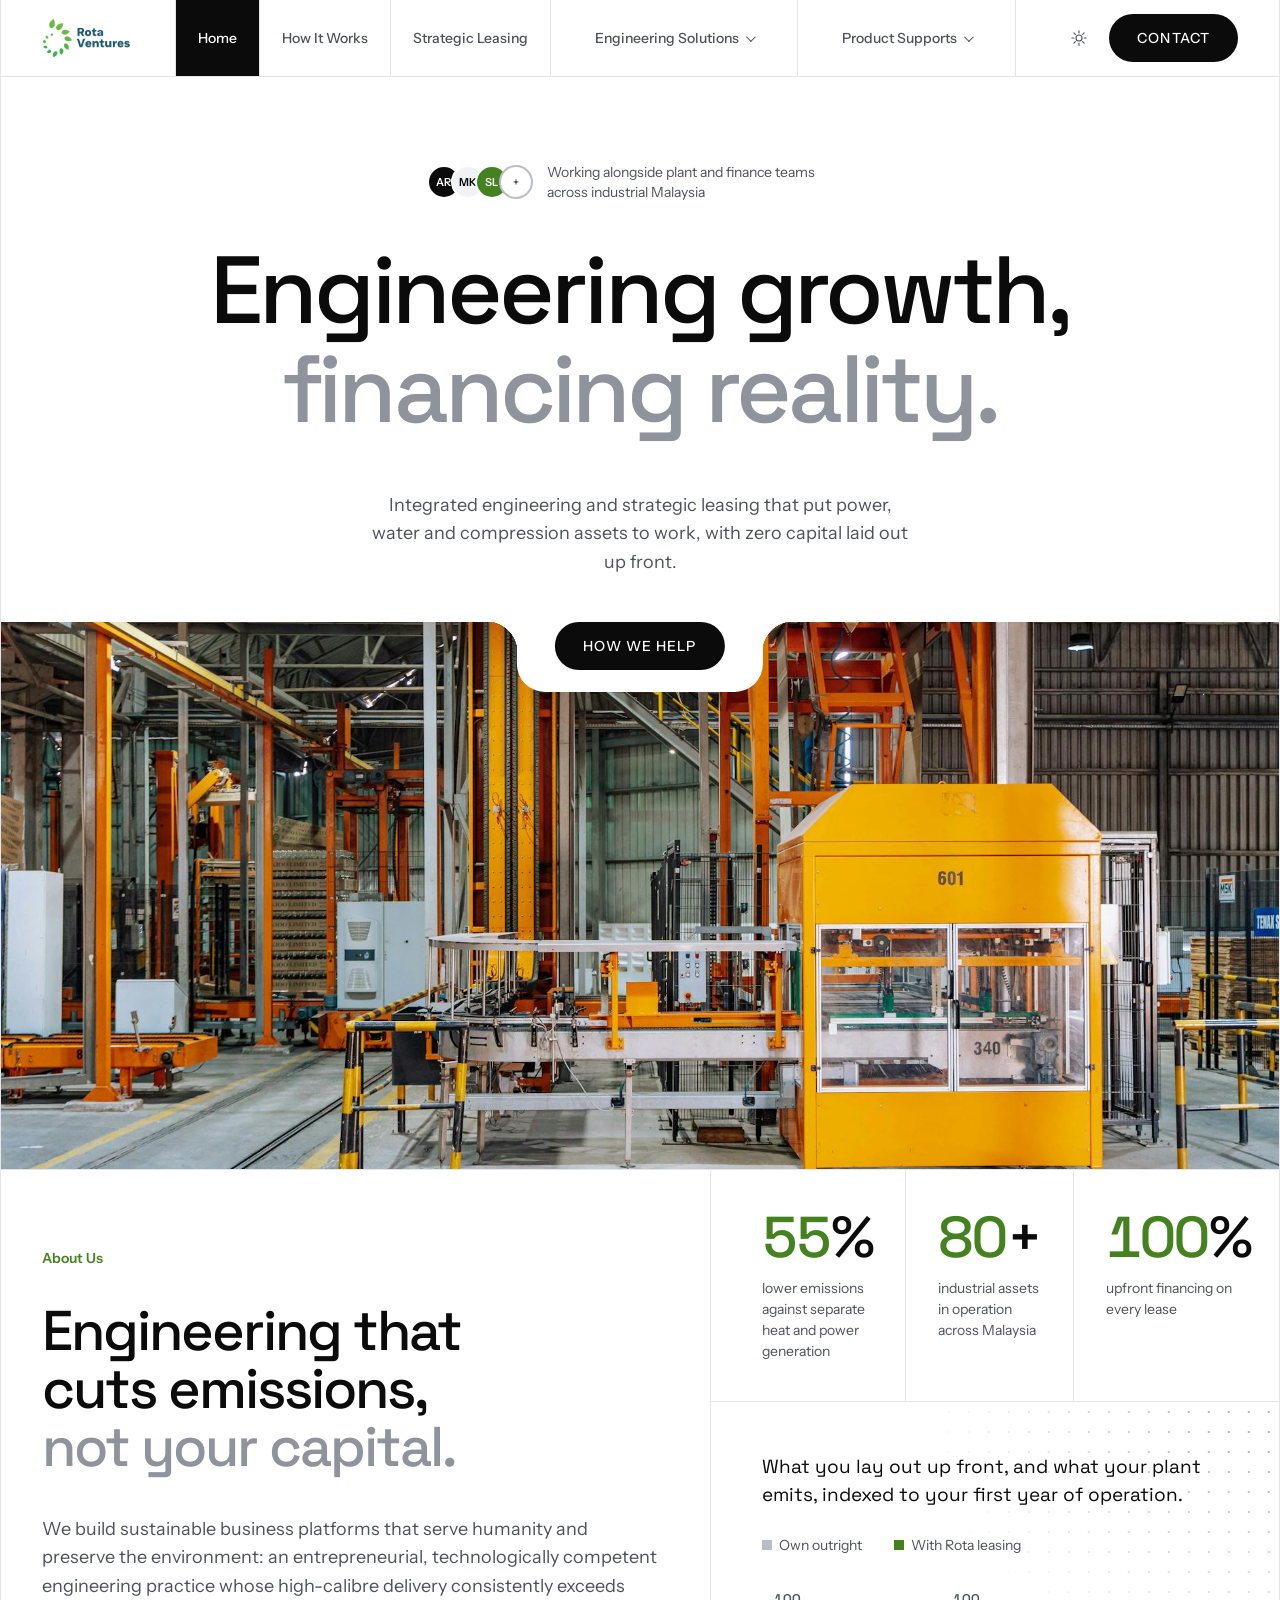
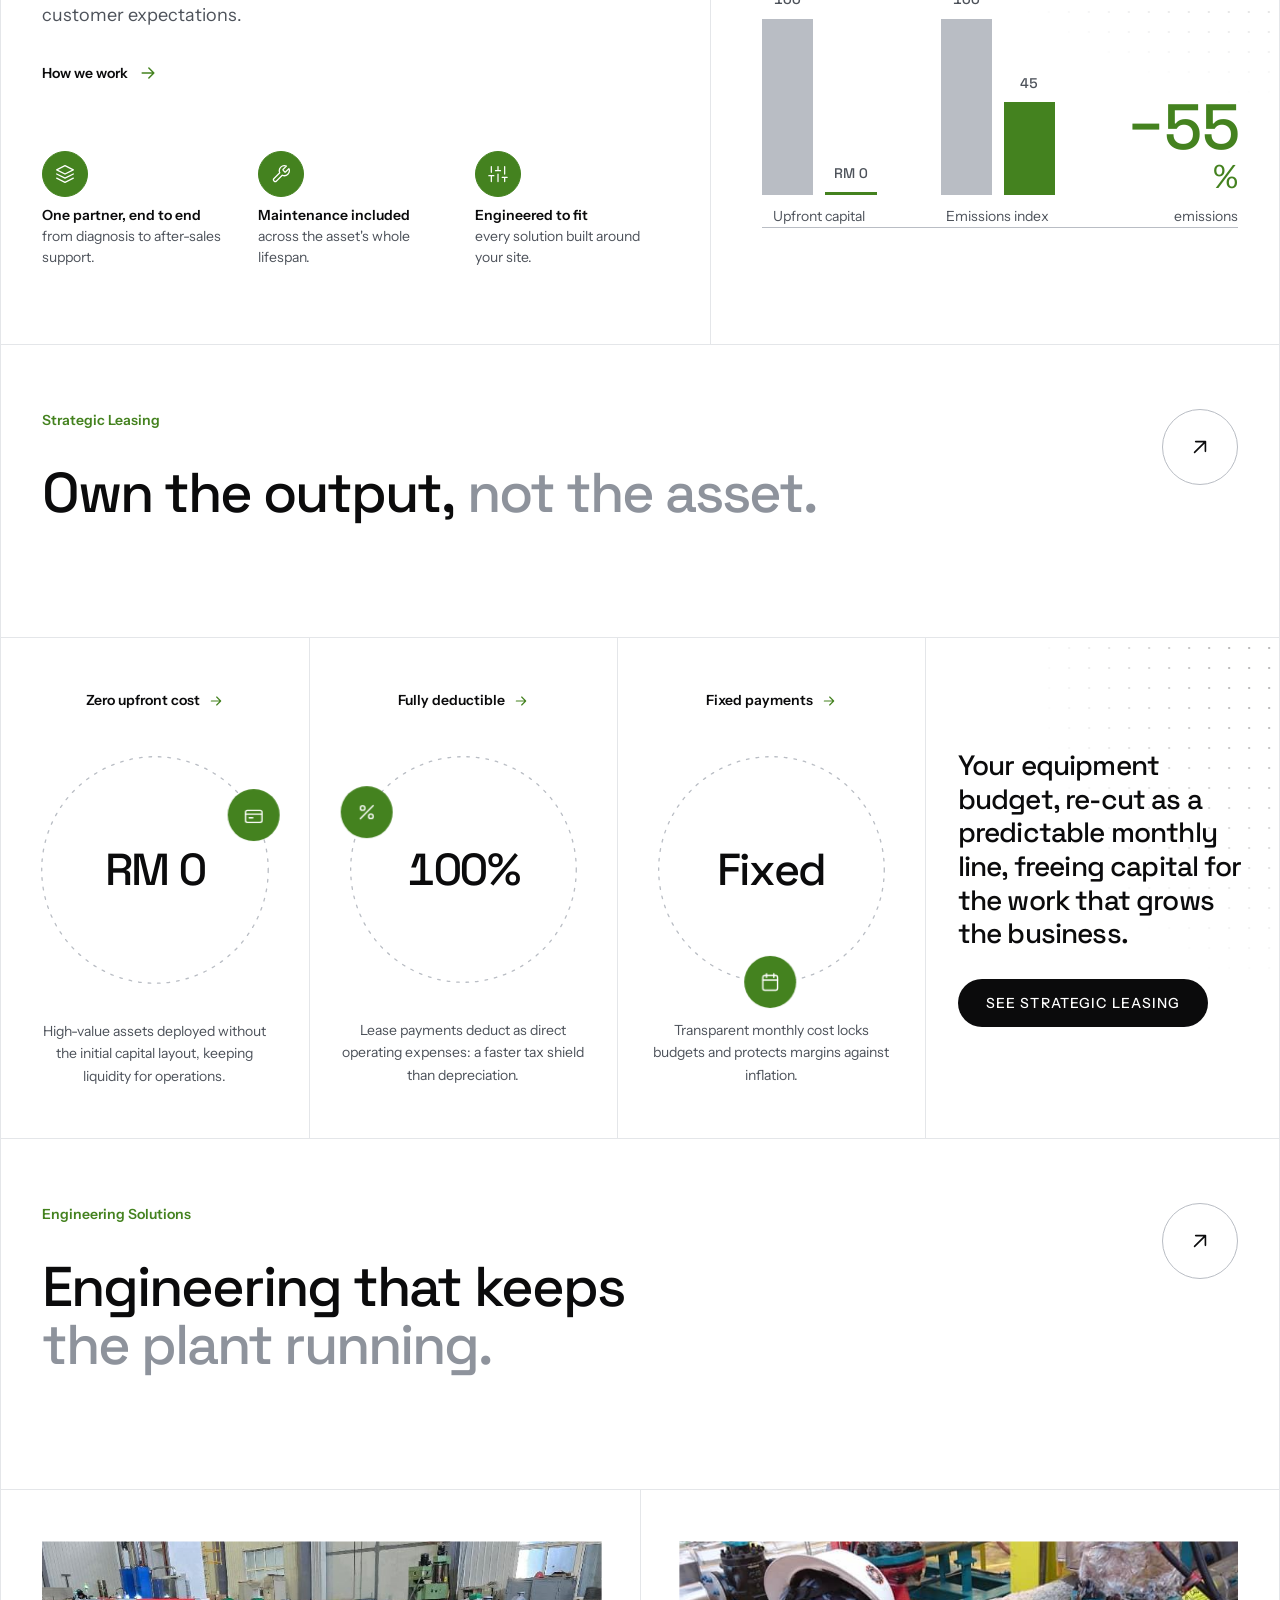
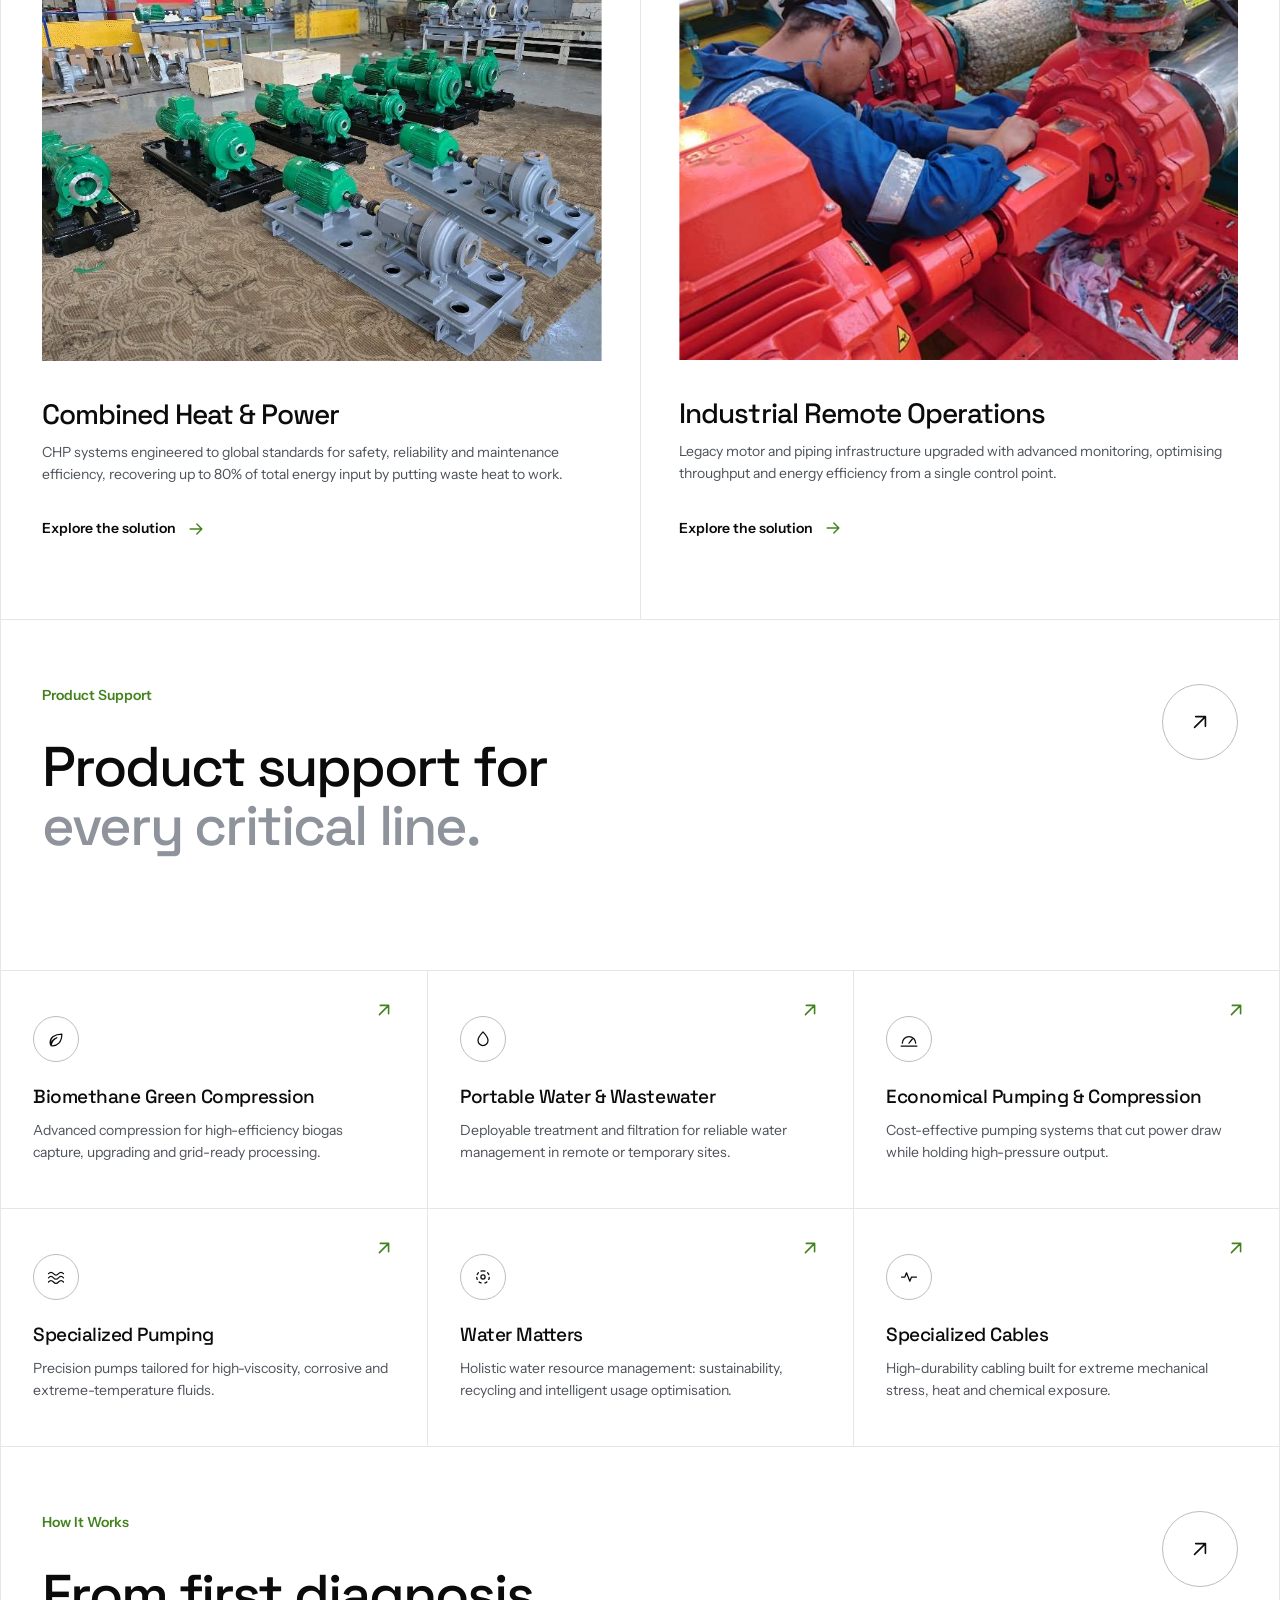
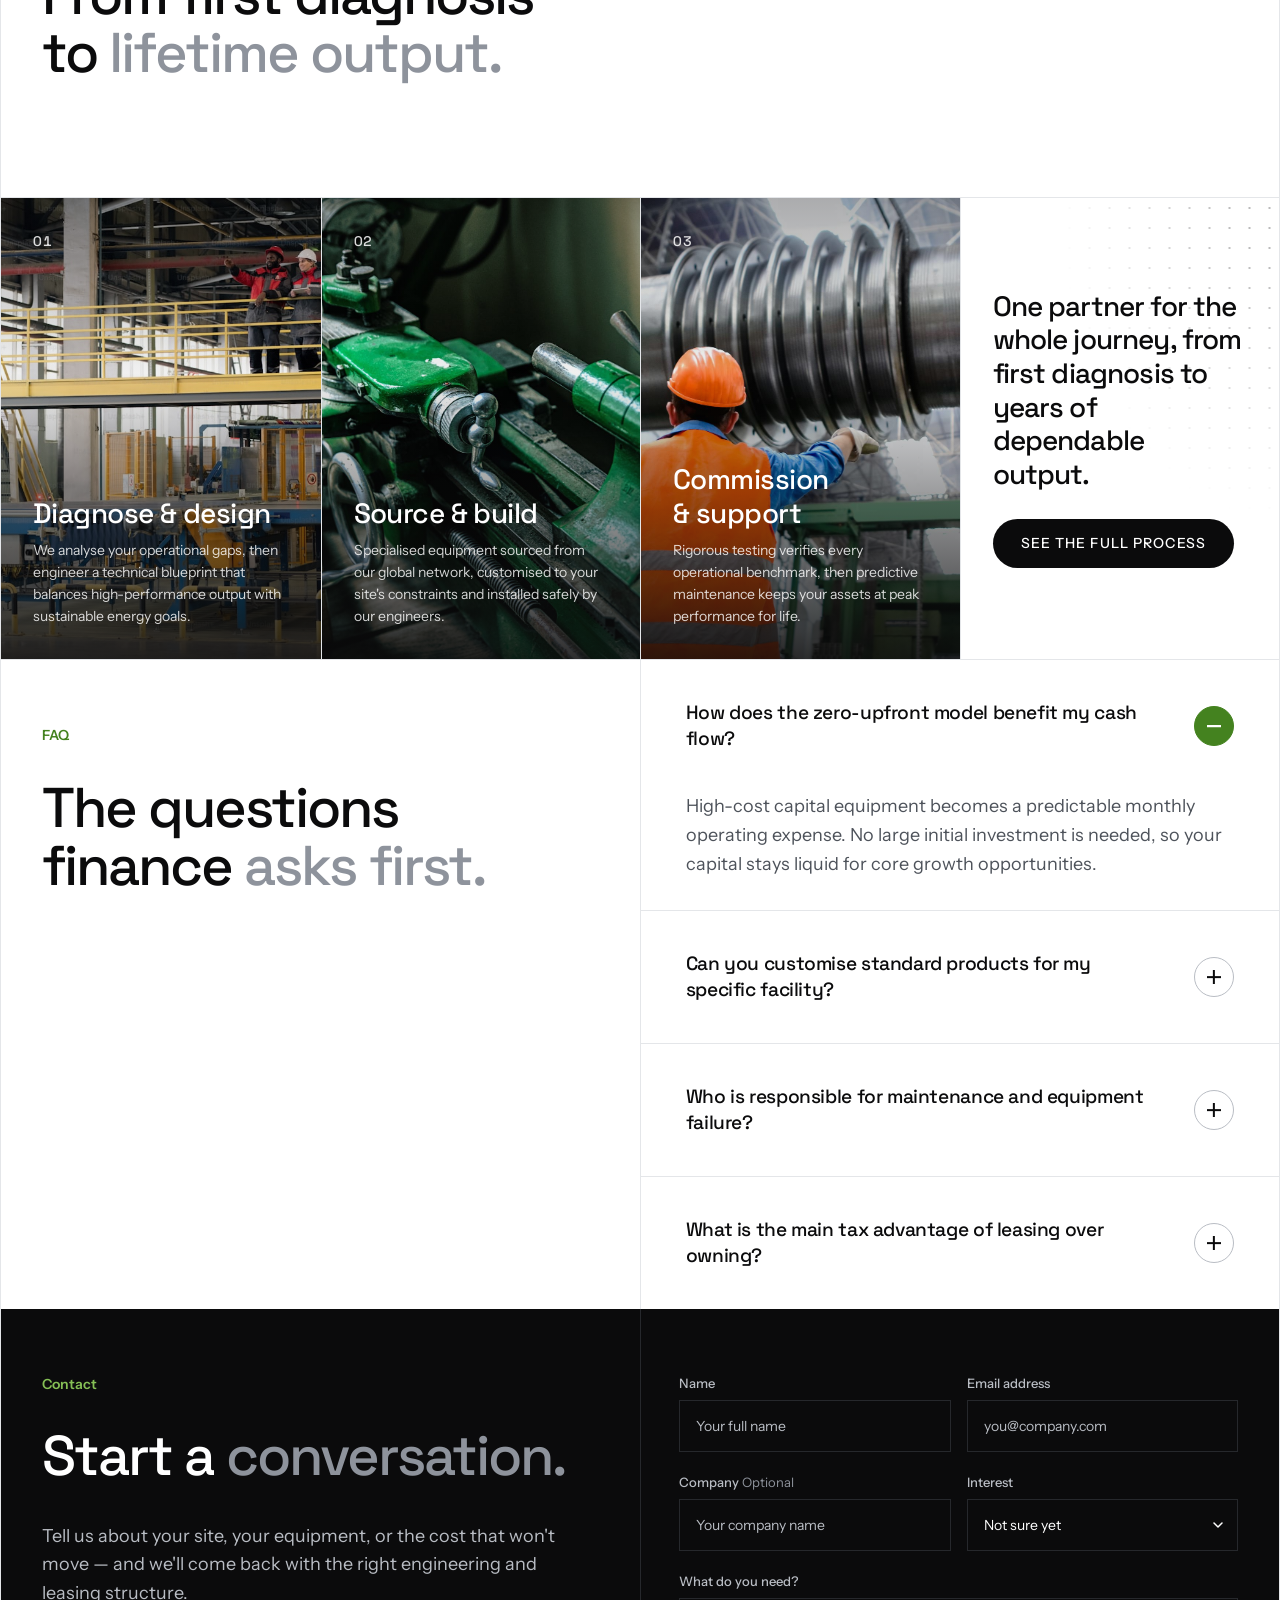
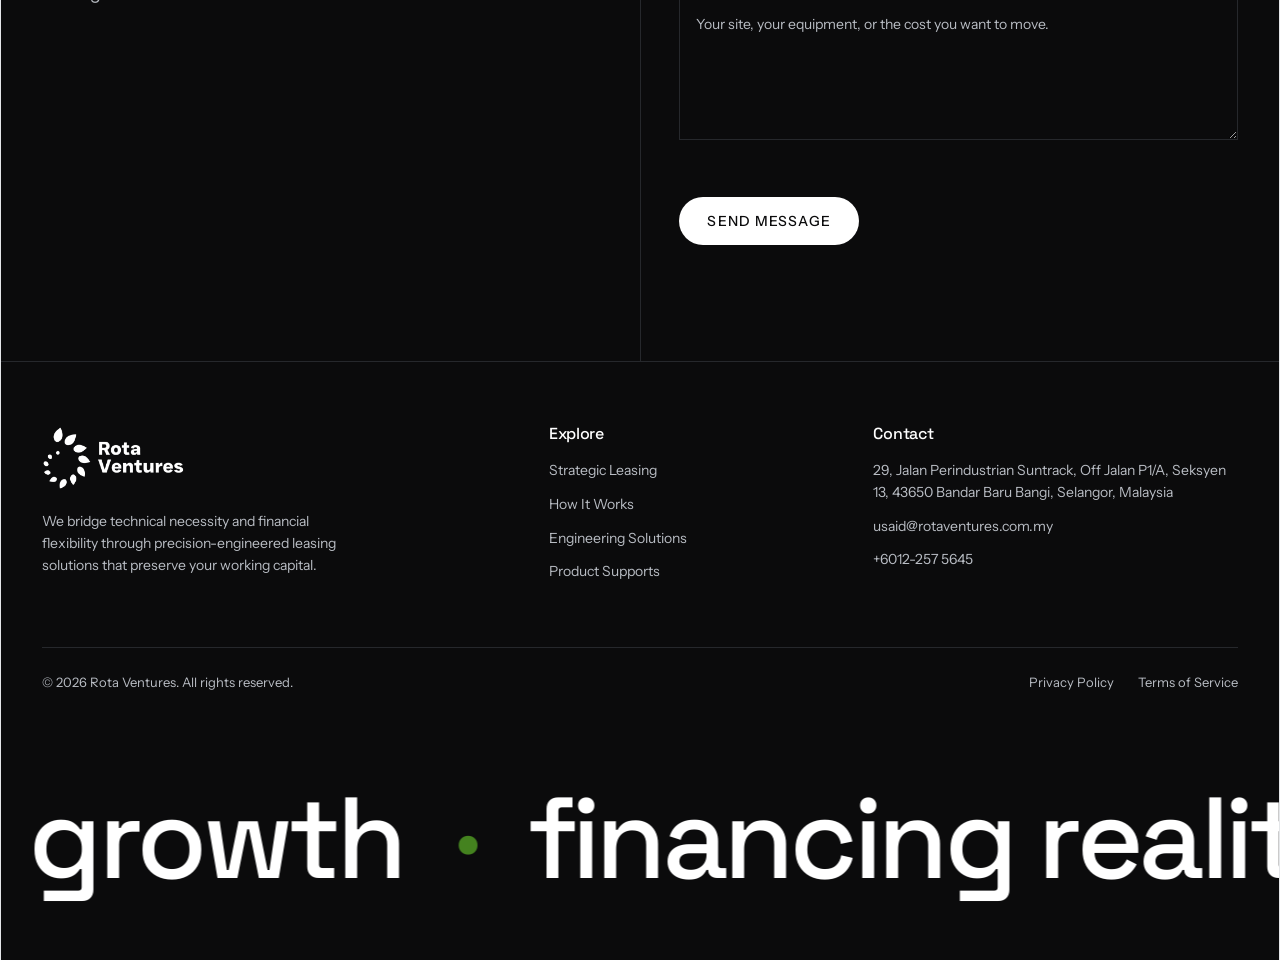
==== commit ca508d21: "feat: refit all inner pages to the shared leaf template - 10 pages live: How It Works, Strategic Lea" ====
--- a/index.html
+++ b/index.html
@@ -22,6 +22,19 @@
   <link rel="preconnect" href="https://fonts.gstatic.com" crossorigin>
   <link href="https://fonts.googleapis.com/css2?family=Space+Grotesk:wght@500&family=Instrument+Sans:wght@400;500;600&display=swap" rel="stylesheet">
   <link rel="stylesheet" href="css/home.css">
+  <script>
+    (function () {
+      try {
+        var a = new URLSearchParams(location.search).get("accent");
+        if (!a) return;
+        document.documentElement.setAttribute("data-accent", a);
+        var l = document.createElement("link");
+        l.rel = "stylesheet";
+        l.href = "css/accent-test.css";
+        document.head.appendChild(l);
+      } catch (e) {}
+    })();
+  </script>
 </head>
 <body>
   <a class="skip-link" href="#main">Skip to content</a>
@@ -38,9 +51,25 @@
         <div class="nav-menu">
           <a class="chip is-current" href="index.html" aria-current="page">Home</a>
           <a class="chip" href="how-it-works.html">How It Works</a>
-          <a class="chip" href="strategic-leasing.html">Leasing</a>
-          <a class="chip" href="#solutions">Solutions</a>
-          <a class="chip" href="#products">Products</a>
+          <a class="chip" href="strategic-leasing.html">Strategic Leasing</a>
+          <div class="chip nav-dd">
+            <button class="nav-dd-toggle" type="button" aria-expanded="false" aria-haspopup="true">Engineering Solutions<span class="nav-dd-caret" aria-hidden="true"></span></button>
+            <div class="nav-dd-menu">
+              <a href="combined-head-power.html">Combined Heat &amp; Power</a>
+              <a href="industrial-remote-operations.html">Industrial Remote Operations</a>
+            </div>
+          </div>
+          <div class="chip nav-dd">
+            <button class="nav-dd-toggle" type="button" aria-expanded="false" aria-haspopup="true">Product Supports<span class="nav-dd-caret" aria-hidden="true"></span></button>
+            <div class="nav-dd-menu">
+              <a href="biomethane-compression.html">Biomethane Green Compression</a>
+              <a href="portable-water.html">Portable Water &amp; Wastewater</a>
+              <a href="economical-pumping.html">Economical Pumping &amp; Compression</a>
+              <a href="specialized-pumping.html">Specialized Pumping</a>
+              <a href="water-matters.html">Water Matters</a>
+              <a href="specialized-cables.html">Specialized Cables</a>
+            </div>
+          </div>
         </div>
         <div class="nav-actions">
           <button class="theme-toggle" type="button" aria-label="Switch colour theme">
--- a/css/home.css
+++ b/css/home.css
@@ -1,7 +1,7 @@
 /* ==========================================================================
    Rota Ventures — Home
    World: EcoVolt adaptation (design-guidelines/design-system.json)
-   White paper ground · near-black ink · one royal-blue instrument accent
+   White paper ground · near-black ink · one leaf-green instrument accent
    Hairline-ruled full-bleed sheet · flat · pill + circle controls
    ========================================================================== */
 
@@ -12,8 +12,8 @@
   --ink: #0b0b0c;
   --ink-soft: #4d525a;
   --tone: #8e939c;
-  --accent: #2f5bff;
-  --accent-ink: #2f5bff;
+  --accent: #44821f;
+  --accent-ink: #44821f;
   --line: #e4e6e9;
   --line-strong: #b9bdc4;
   --chip: #f1f2f4;
@@ -53,8 +53,8 @@
   --ink: #ffffff;
   --ink-soft: #b4b8bf;
   --tone: #b9bdc4;
-  --accent: #2f5bff;
-  --accent-ink: #6e8bff;
+  --accent: #44821f;
+  --accent-ink: #6db944;
   --line: #26282c;
   --line-strong: #3a3d42;
   --chip: #17181b;
@@ -289,6 +289,90 @@
   color: var(--pill-ink-fg);
 }
 
+/* nav dropdowns (Engineering Solutions / Product Supports) */
+
+.nav-dd {
+  position: relative;
+  padding: 0;
+}
+
+.nav-dd-toggle {
+  display: inline-flex;
+  align-items: center;
+  gap: 7px;
+  width: 100%;
+  height: 100%;
+  padding: 0 22px;
+  background: none;
+  border: 0;
+  font: inherit;
+  font-size: var(--fs-small);
+  font-weight: 500;
+  color: var(--ink-soft);
+  white-space: nowrap;
+  cursor: pointer;
+  transition: background-color 200ms ease, color 200ms ease;
+}
+
+.nav-dd-toggle:hover,
+.nav-dd:hover .nav-dd-toggle,
+.nav-dd.open .nav-dd-toggle {
+  background: var(--chip-hover);
+  color: var(--ink);
+}
+
+.nav-dd-caret {
+  width: 7px;
+  height: 7px;
+  border-right: 1.5px solid currentColor;
+  border-bottom: 1.5px solid currentColor;
+  transform: rotate(45deg) translateY(-2px);
+  transition: transform 200ms ease;
+}
+
+.nav-dd.open .nav-dd-caret { transform: rotate(225deg) translateY(-2px); }
+
+.nav-dd-menu {
+  position: absolute;
+  top: 100%;
+  left: 0;
+  margin-top: 8px;
+  min-width: 250px;
+  padding: 6px 0;
+  background: var(--bg);
+  border: 1px solid var(--line);
+  box-shadow: 0 12px 32px rgba(11, 11, 12, 0.12);
+  z-index: 50;
+  opacity: 0;
+  visibility: hidden;
+  transform: translateY(4px);
+  transition: opacity 200ms ease, transform 200ms ease, visibility 200ms ease;
+}
+
+.nav-dd:hover .nav-dd-menu,
+.nav-dd.open .nav-dd-menu {
+  opacity: 1;
+  visibility: visible;
+  transform: translateY(0);
+}
+
+.nav-dd-menu a {
+  display: block;
+  padding: 10px 18px;
+  font-size: var(--fs-small);
+  color: var(--ink-soft);
+  white-space: nowrap;
+  transition: background-color 160ms ease, color 160ms ease;
+}
+
+.nav-dd-menu a:hover {
+  background: var(--chip-hover);
+  color: var(--ink);
+}
+
+/* keep menus clear of the nav edge on the right */
+.nav-menu .chip:last-child .nav-dd-menu { left: auto; right: 0; }
+
 .theme-toggle {
   width: 40px;
   height: 40px;
@@ -343,8 +427,8 @@
   transform: scale(0);
   transition: transform 600ms var(--ease);
 }
-.pill-bloom i:nth-child(1) { background: #0fa8b8; }
-.pill-bloom i:nth-child(2) { background: #6e8bff; transition-delay: 80ms; }
+.pill-bloom i:nth-child(1) { background: #6db944; }
+.pill-bloom i:nth-child(2) { background: #a3d17c; transition-delay: 80ms; }
 .pill-bloom i:nth-child(3) { background: var(--accent); transition-delay: 160ms; }
 
 .pair-label {
@@ -392,7 +476,7 @@
   padding: 10px 0;
   border-bottom: 1px solid color-mix(in srgb, currentColor 16%, transparent);
 }
-.mobile-menu-inner a[aria-current="page"] { color: #6e8bff; }
+.mobile-menu-inner a[aria-current="page"] { color: #85bf55; }
 
 /* ---- hero ------------------------------------------------------------------ */
 
@@ -738,7 +822,12 @@
   padding-bottom: var(--gap-band-bottom);
 }
 .band-head .eyebrow { margin-bottom: clamp(1.25rem, 2.5vw, 2rem); }
-.band-inner .display-sm { max-width: 18ch; }
+/* wide enough that band titles never spill onto a third line; balance keeps
+   the two lines even instead of a long first line */
+.band-inner .display-sm {
+  max-width: 26ch;
+  text-wrap: balance;
+}
 
 .circle-btn {
   flex-shrink: 0;
@@ -961,16 +1050,7 @@
   margin-bottom: clamp(1rem, 2vw, 1.5rem);
 }
 .icon-badge svg { width: 20px; height: 20px; }
-.icon-badge::after {
-  content: "";
-  position: absolute;
-  top: -1px;
-  right: -1px;
-  width: 7px;
-  height: 7px;
-  border-radius: 999px;
-  background: var(--accent);
-}
+.icon-badge::after { display: none; }
 
 .product-cell h3 {
   font-size: 1.1875rem;
@@ -1087,7 +1167,7 @@
   padding: var(--gap-band-top) clamp(1.5rem, 3vw, 3rem) var(--gap-band-bottom) var(--pad);
 }
 .faq-band-head .eyebrow { margin-bottom: clamp(1.25rem, 2.5vw, 2rem); }
-.faq-band-head .display-sm { max-width: 14ch; }
+.faq-band-head .display-sm { max-width: 26ch; text-wrap: balance; }
 .faq-band-inner .faq {
   display: flex;
   flex-direction: column;
@@ -1171,10 +1251,10 @@
 .field {
   background: var(--field-bg);
   color: var(--field-ink);
-  --accent-ink: #6e8bff;
+  --accent-ink: #85bf55;
   transition: background-color 280ms ease, color 280ms ease;
 }
-[data-theme="dark"] .field { --accent-ink: #2f5bff; }
+[data-theme="dark"] .field { --accent-ink: #3d7419; }
 .field section { border-top: 0; }
 .field footer { border-top: 1px solid var(--field-line); }
 .field ::selection { background: var(--accent); color: #fff; }
@@ -1190,7 +1270,7 @@
   padding: var(--gap-band-top) clamp(1.5rem, 3vw, 3rem) var(--gap-band-bottom) var(--pad);
 }
 .contact-band-head .eyebrow { margin-bottom: clamp(1.25rem, 2.5vw, 2rem); }
-.contact-band-head .display-sm { max-width: 14ch; }
+.contact-band-head .display-sm { max-width: 26ch; text-wrap: balance; }
 .contact-lede {
   margin-top: clamp(1.5rem, 3vw, 2.25rem);
   color: var(--field-soft);
@@ -1431,7 +1511,6 @@
   .stat-cell { border-left: 0; border-top: 1px solid var(--line); padding: 1.25rem var(--pad); }
   .stat-cell:first-child { border-top: 0; padding-top: 0; }
   .stat-cell:last-child { padding-bottom: 0.75rem; }
-  .band-inner .display-sm { max-width: 14ch; }
 }
 
 /* ---- reduced motion ---------------------------------------------------------------------- */
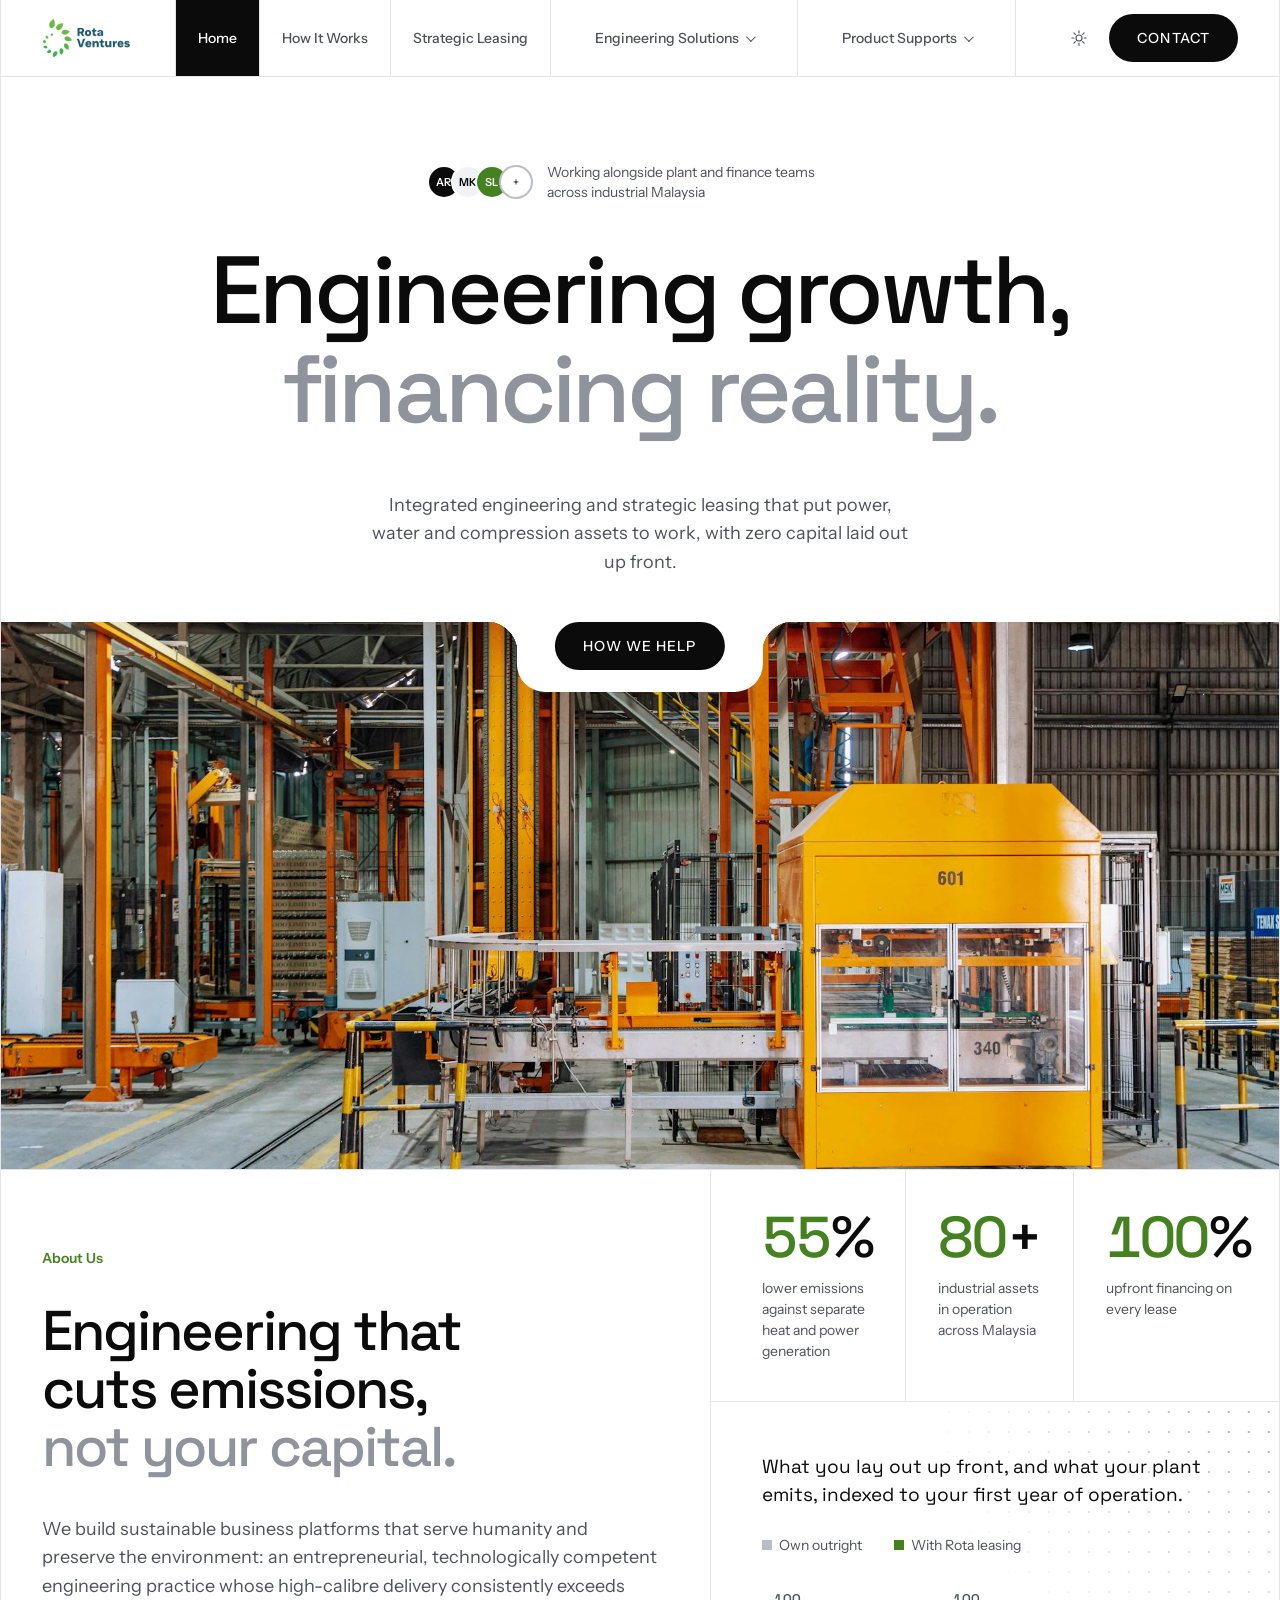
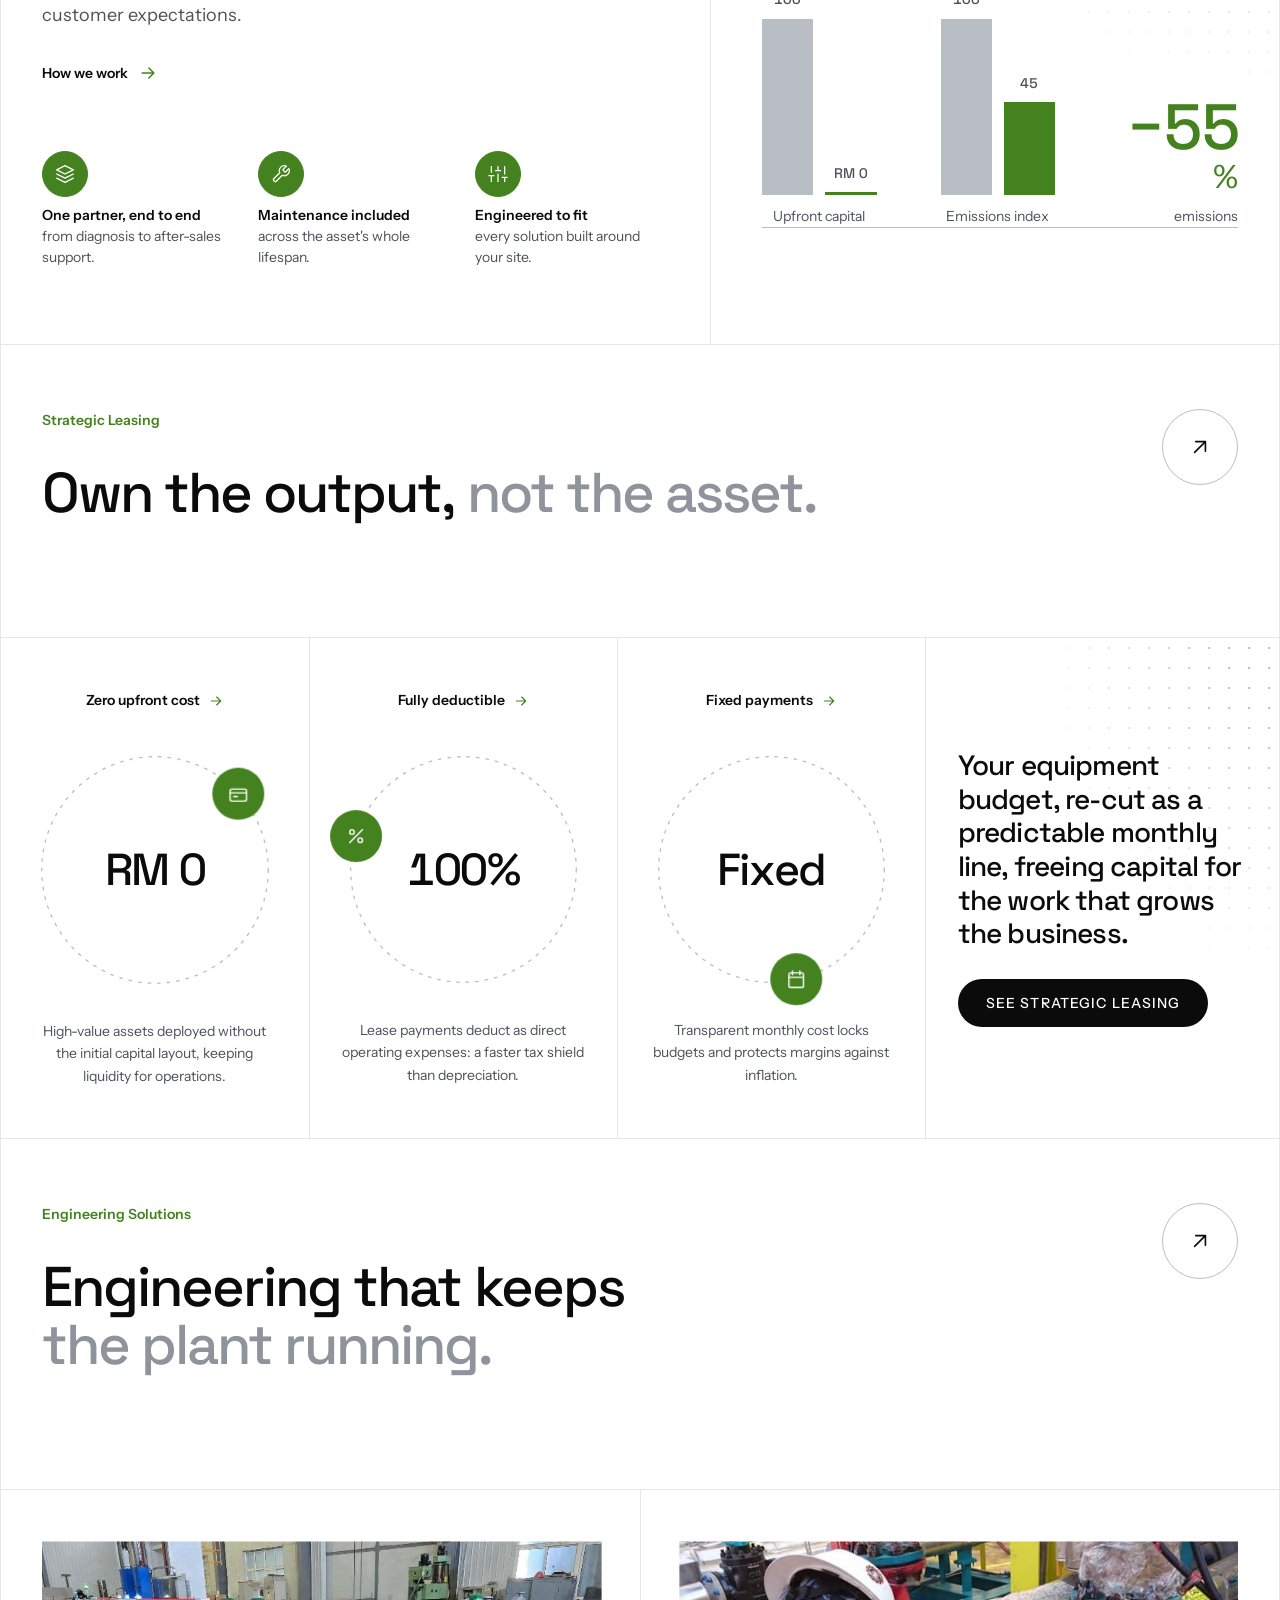
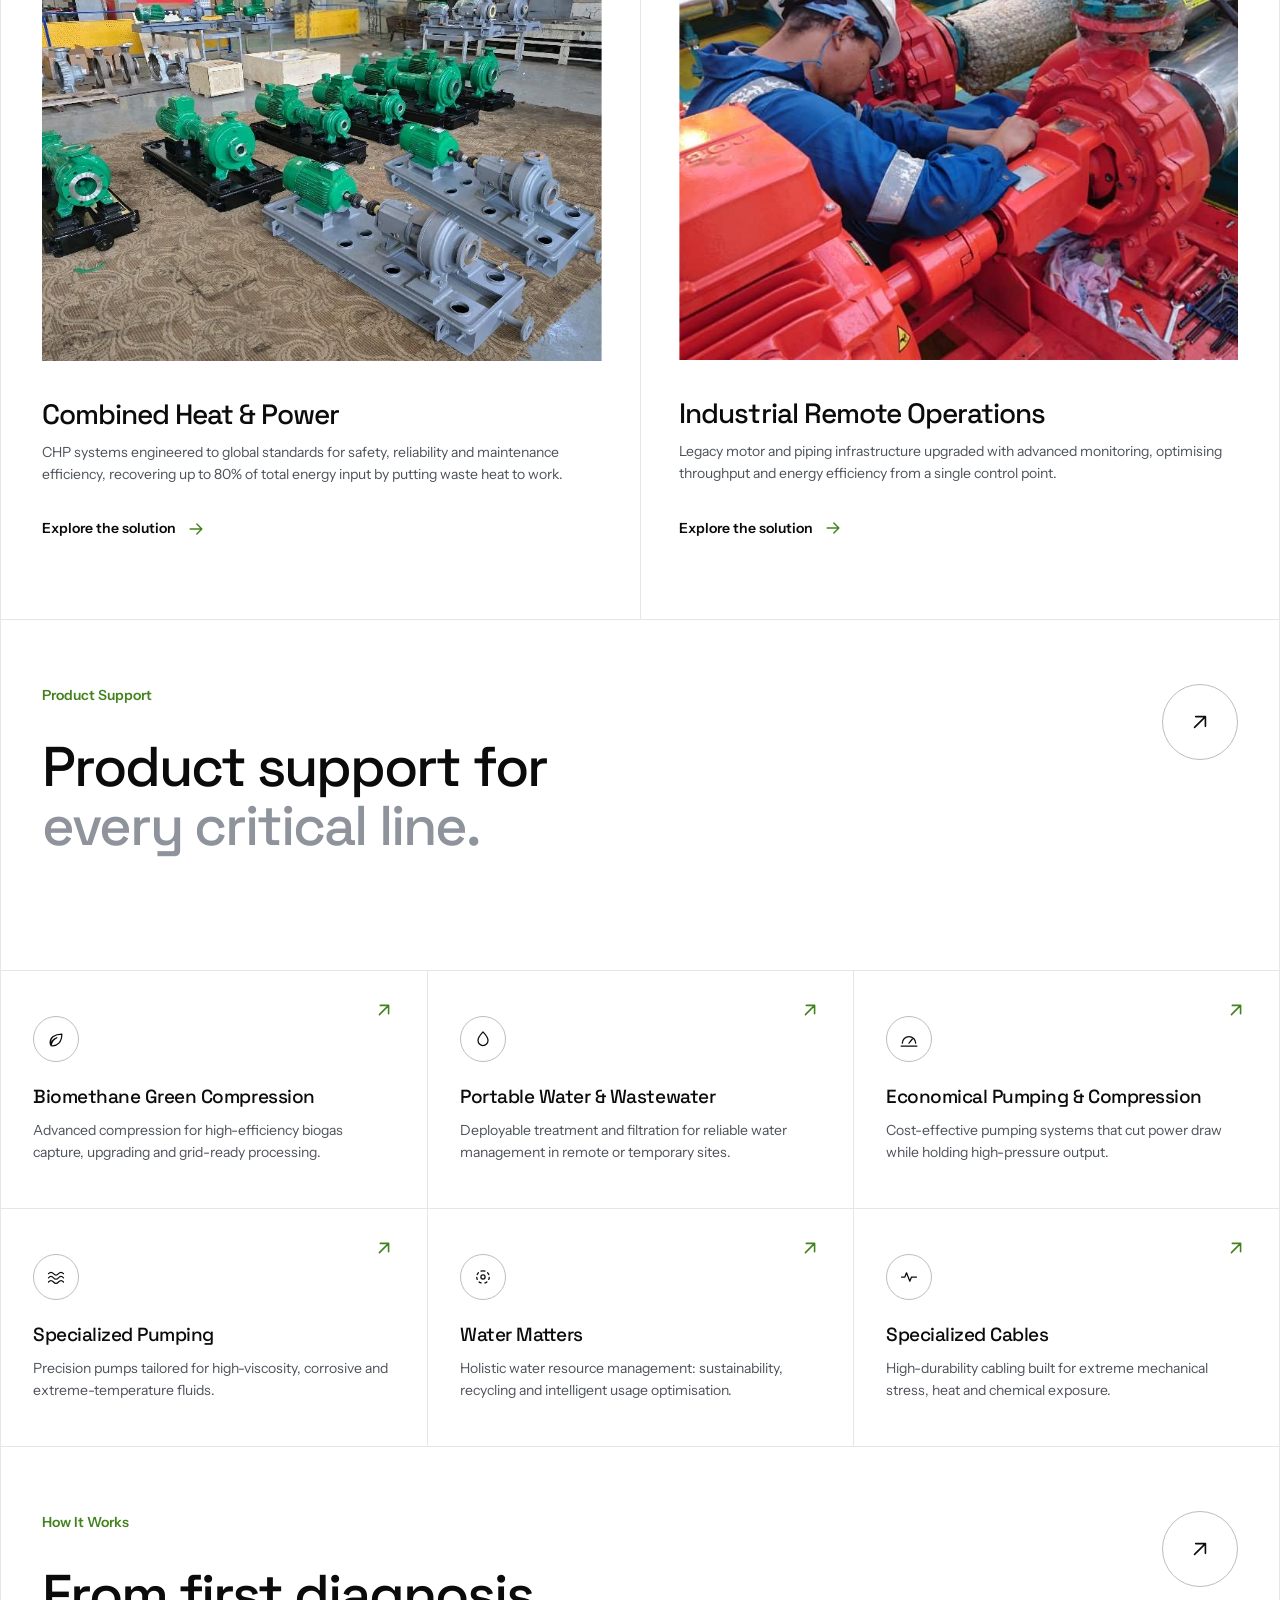
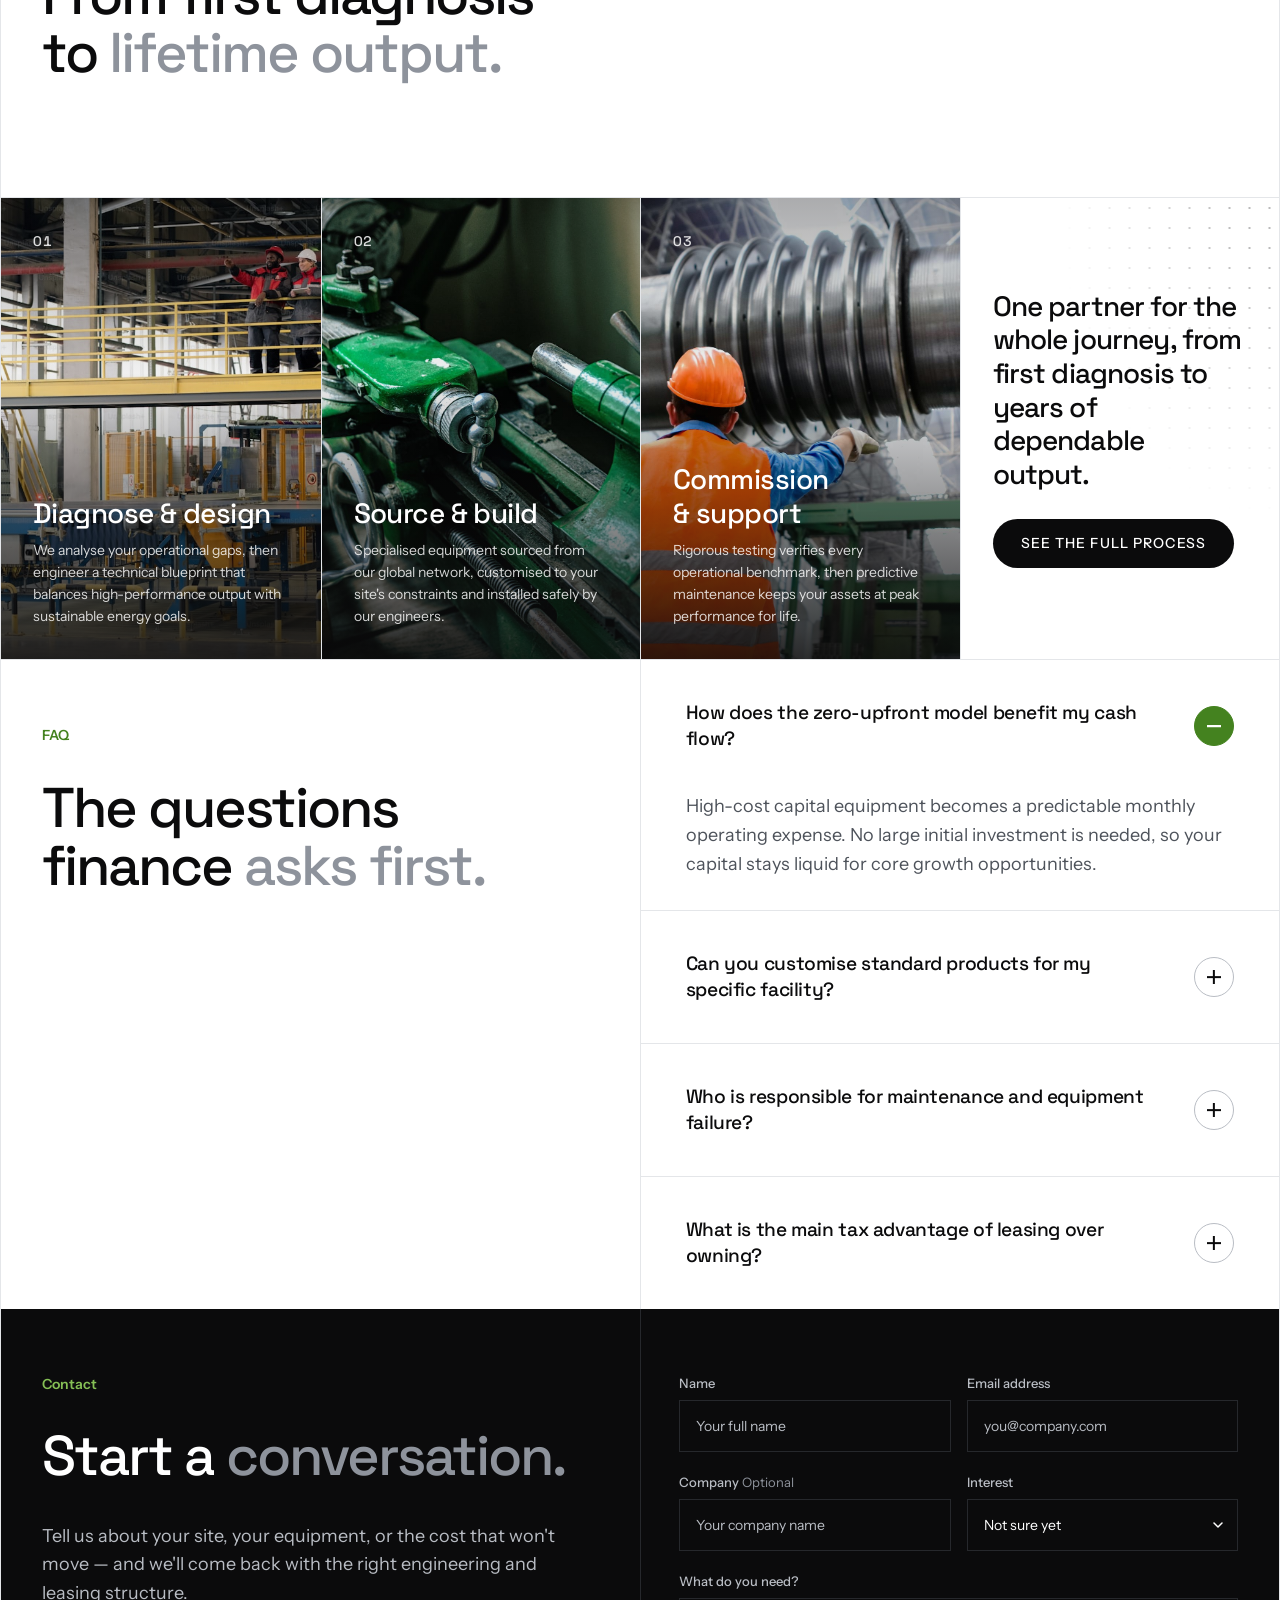
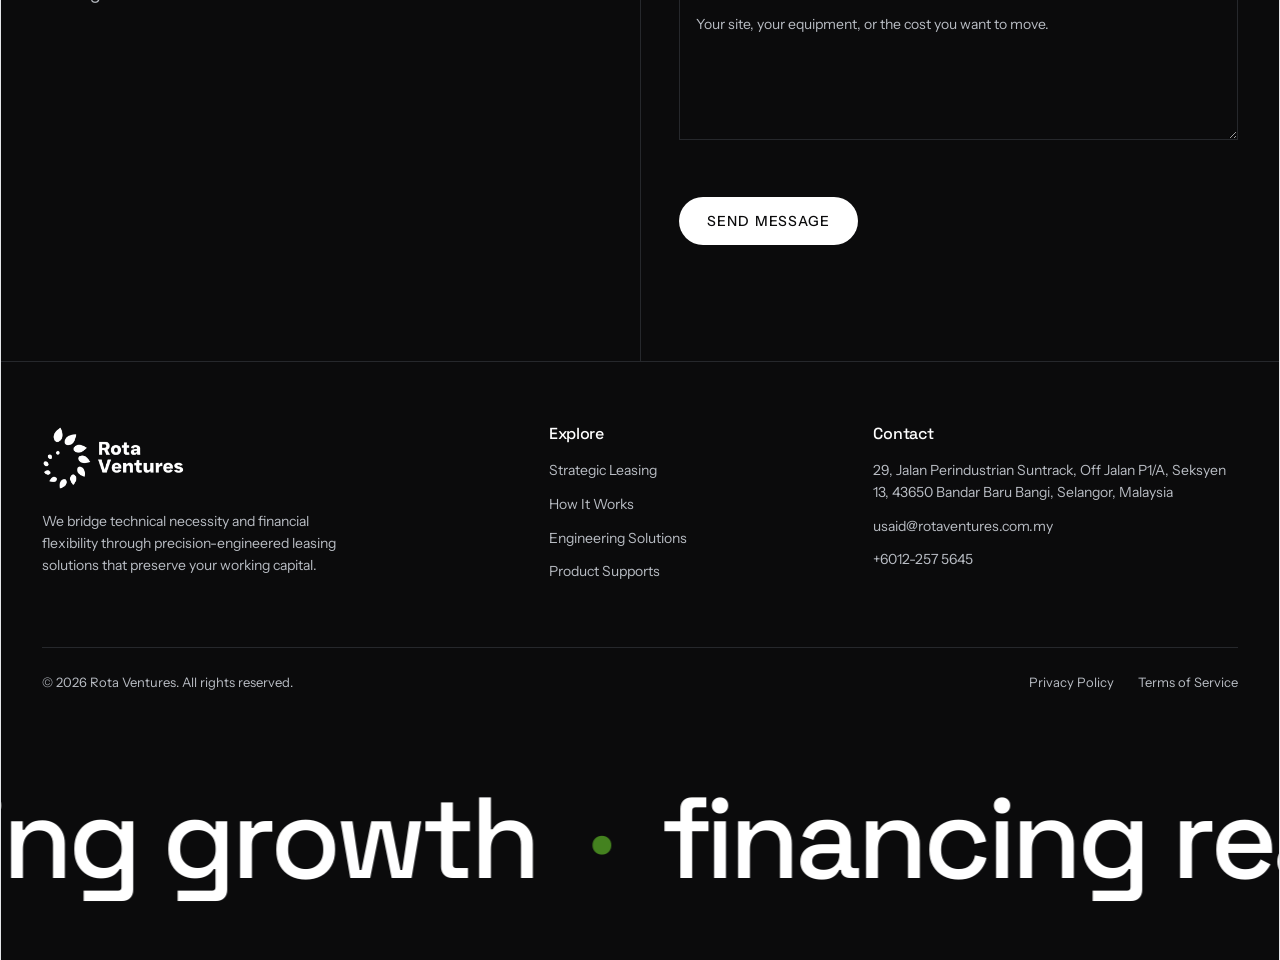
==== commit a361e4e1: "feat(theme): make light the default theme for new visitors" ====
--- a/index.html
+++ b/index.html
@@ -13,7 +13,7 @@
       d.classList.add("js");
       try {
         var t = localStorage.getItem("rv-theme");
-        if (!t) t = window.matchMedia("(prefers-color-scheme: dark)").matches ? "dark" : "light";
+        if (!t) t = "light";
         d.setAttribute("data-theme", t);
       } catch (e) {}
     })();
